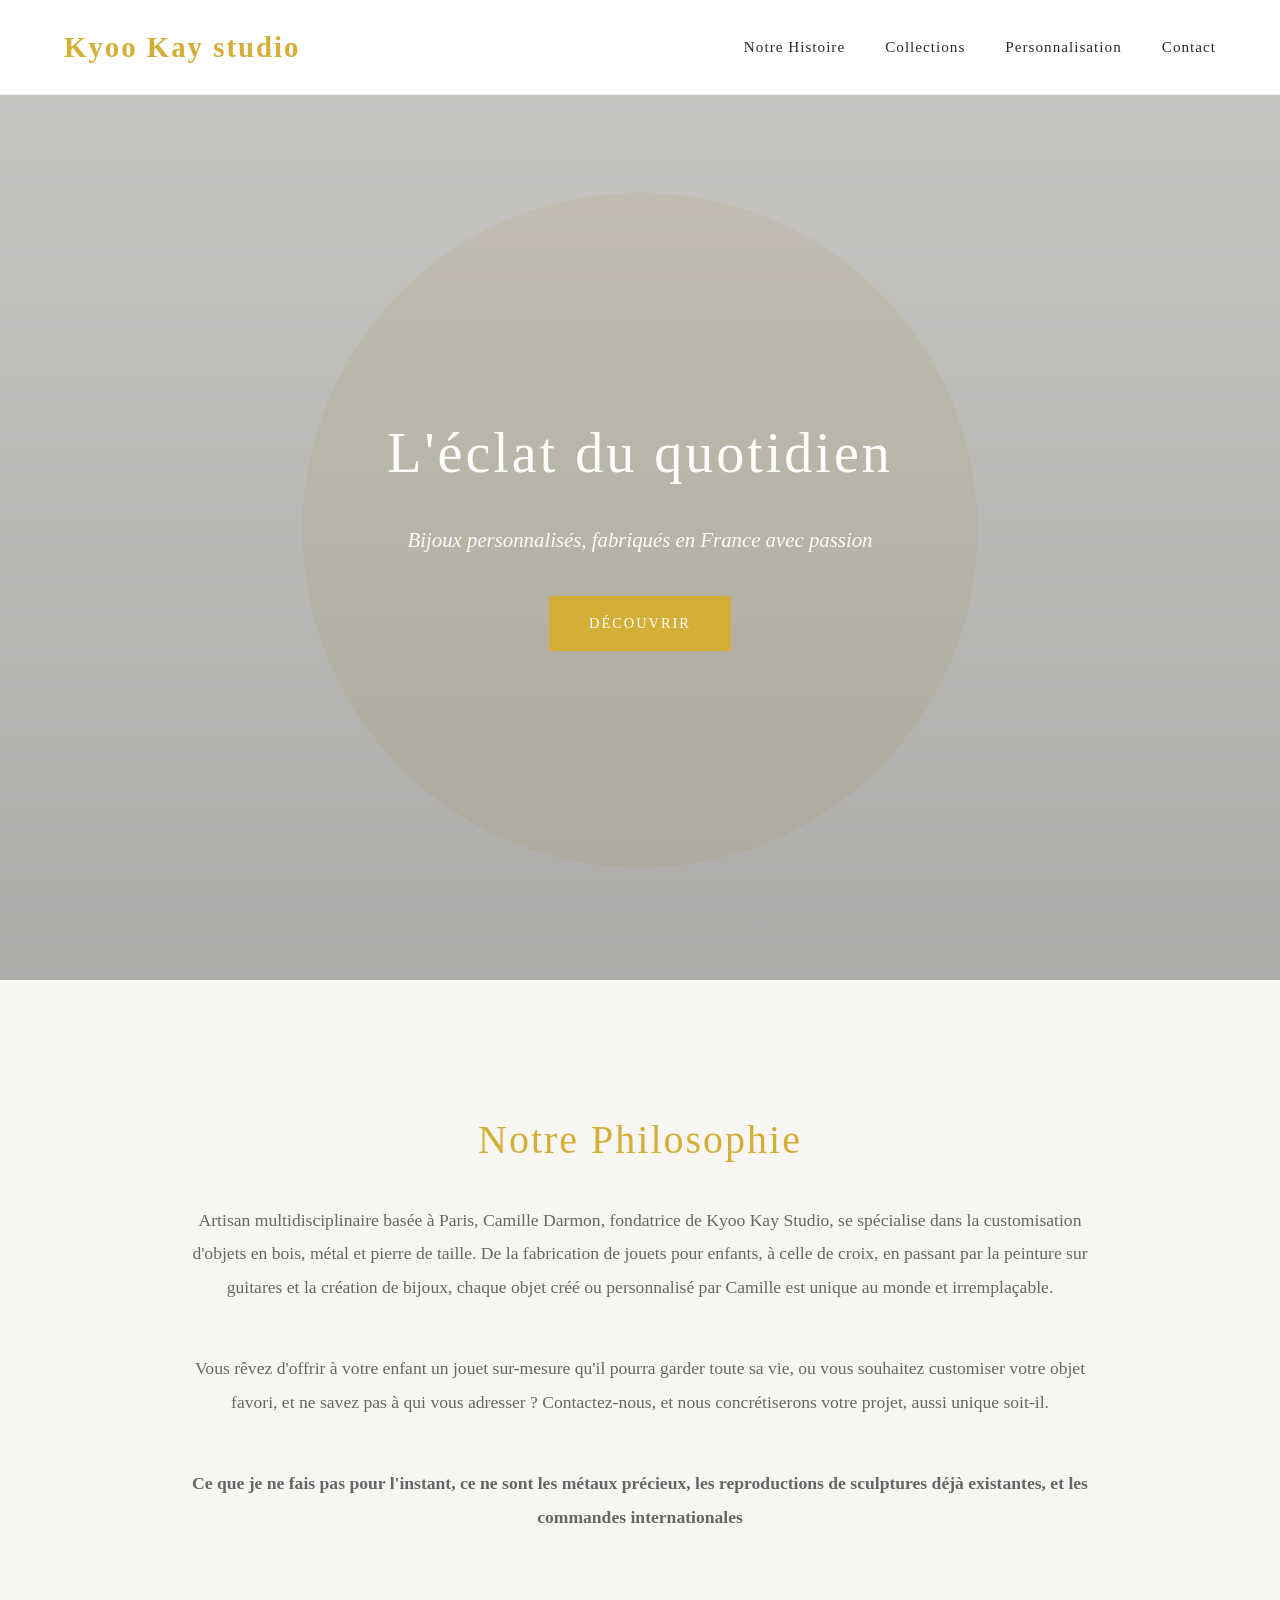
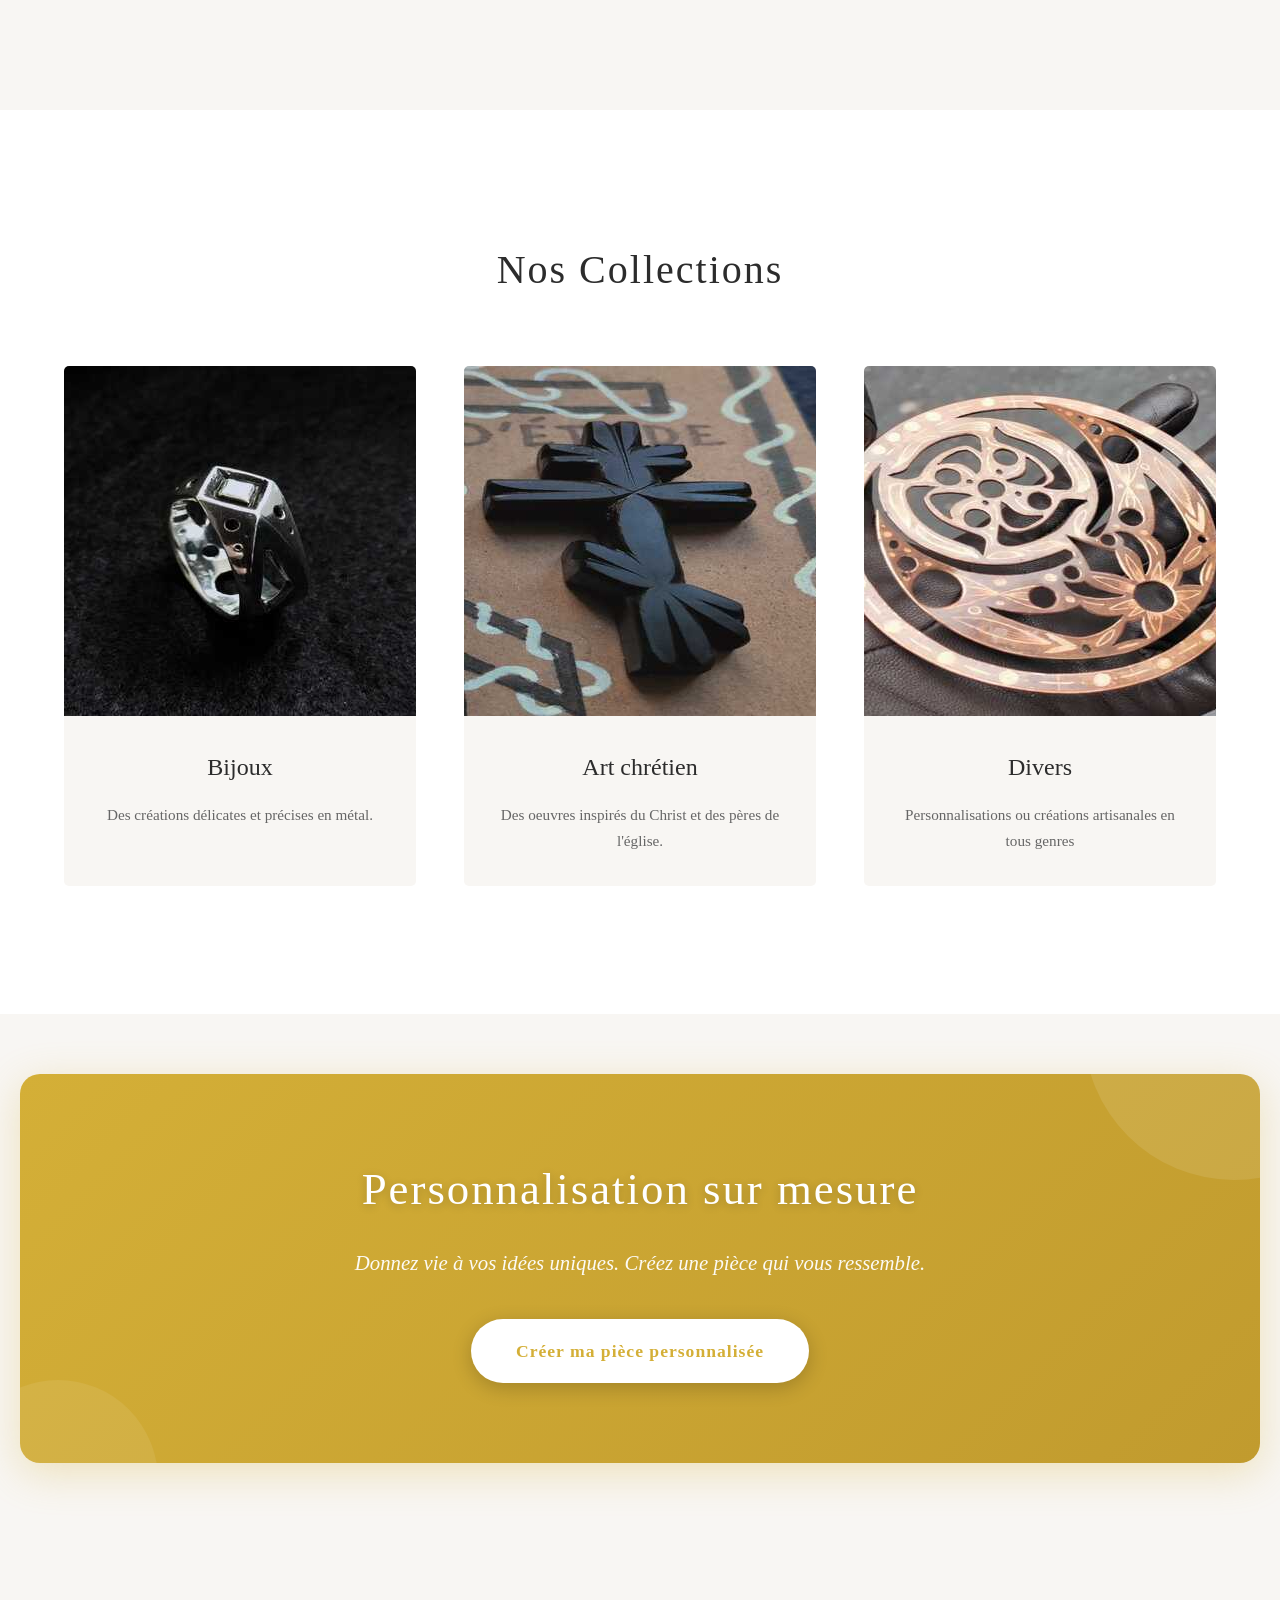
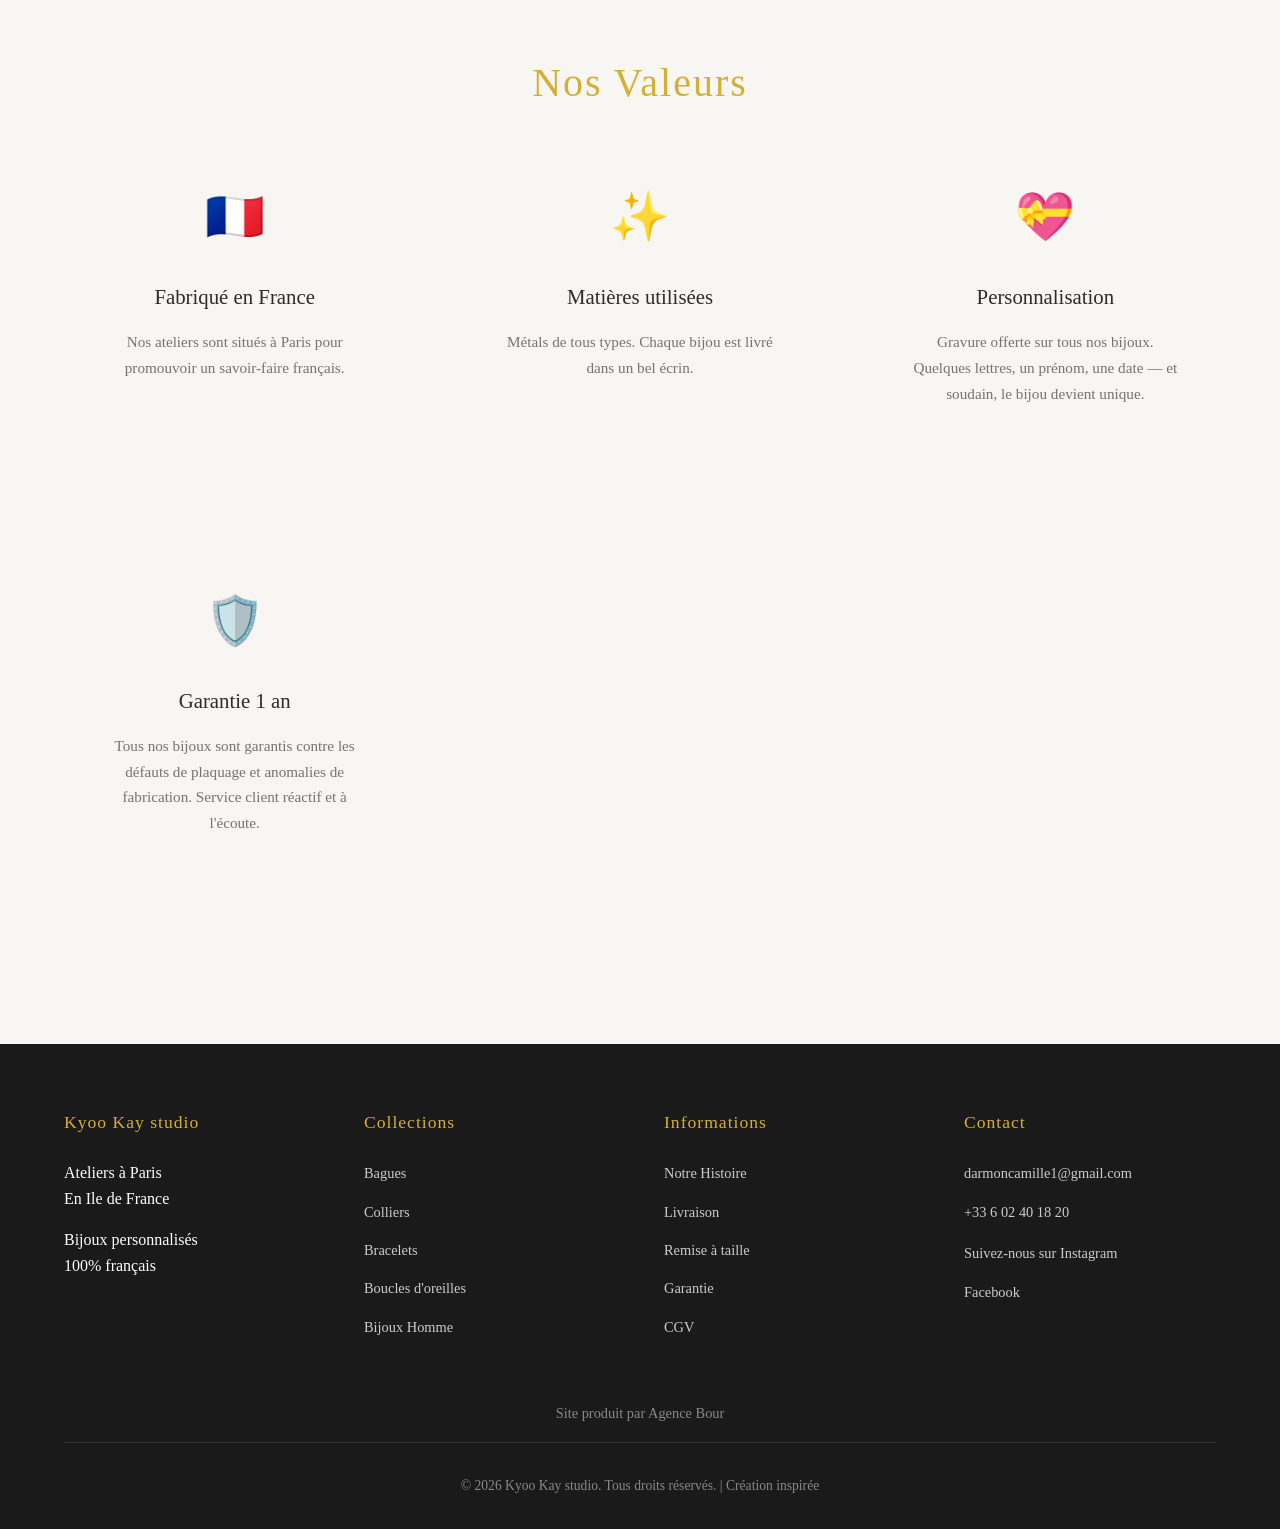
==== index.html @ c502ed3e "Relier le lien Contact au footer (id=contact) et activer défilement fluide; corrige un caractère str" ====
<!DOCTYPE html>
<html lang="fr">
<head>
    <meta charset="UTF-8">
    <meta name="viewport" content="width=device-width, initial-scale=1.0">
    <title>Kyoo Kay studio - Bijoux personnalisés 100% français</title>
    <link rel="stylesheet" href="style.css">
</head>
<body>
    <header>
        <nav>
            <div class="logo">Kyoo Kay studio</div>
            <ul class="nav-links">
                <li><a href="#about">Notre Histoire</a></li>
                <li><a href="#collections">Collections</a></li>
                <li><a href="#personnalisation">Personnalisation</a></li>
                <li><a href="#contact">Contact</a></li>
            </ul>
        </nav>
    </header>

    <section class="hero">
        <div class="hero-content">
            <h1>L'éclat du quotidien</h1>
            <p>Bijoux personnalisés, fabriqués en France avec passion</p>
            <a href="#collections" class="cta-button">DÉCOUVRIR</a>
        </div>
    </section>

    <section class="about" id="about">
        <h2>Notre Philosophie</h2>
        <p>Artisan multidisciplinaire basée à Paris, Camille Darmon, fondatrice de Kyoo Kay Studio, se spécialise dans la customisation d'objets en bois, métal et pierre de taille. De la fabrication de jouets pour enfants, à celle de croix, en passant par la peinture sur guitares et la création de bijoux, chaque objet créé ou personnalisé par Camille est unique au monde et irremplaçable.</p>
        <p>Vous rêvez d'offrir à votre enfant un jouet sur-mesure qu'il pourra garder toute sa vie, ou vous souhaitez customiser votre objet favori, et ne savez pas à qui vous adresser ? Contactez-nous, et nous concrétiserons votre projet, aussi unique soit-il.</p>
        <p><strong>Ce que je ne fais pas pour l'instant, ce ne sont les métaux précieux, les reproductions de sculptures déjà existantes, et les commandes internationales</strong></p>
    </section>

  <section class="collections" id="collections">
    <h2>Nos Collections</h2>
    <div class="grid">

<!-- Carte 1 : Bijoux -->
<a href="bijoux.html" class="card">
    <div class="card-image">
        <img src="Bijoux.jpg" alt="Bagues en or">
    </div>
    <div class="card-content">
        <h3>Bijoux</h3>
        <p>Des créations délicates et précises en métal.</p>
    </div>
</a>

<!-- Carte 2 : Art chrétien -->
<a href="art chretient.html" class="card">
    <div class="card-image">
        <img src="Art chrétien.jpg" alt="Colliers personnalisés">
    </div>
    <div class="card-content">
        <h3>Art chrétien</h3>
        <p>Des oeuvres inspirés du Christ et des pères de l'église.</p>
    </div>
</a>

<!-- Carte 3 : Personnalisation -->
<a href="creations diverses.html" class="card">
    <div class="card-image">
        <img src="Personnalisation.jpg" alt="Bracelets élégants">
    </div>
    <div class="card-content">
        <h3>Divers</h3>
        <p>Personnalisations ou créations artisanales en tous genres</p>
    </div>
</a>    </div>
</section>

<section class="personalisation-banner" id="personnalisation">
    <div class="container">
        <div class="personalisation-content">
            <h2>Personnalisation sur mesure</h2>
            <p>Donnez vie à vos idées uniques. Créez une pièce qui vous ressemble.</p>
            <a href="creation-personalisée.html" class="btn-personalisation">Créer ma pièce personnalisée</a>
        </div>
    </div>
</section>

    <section class="about" id="about">
        <h2>Nos Valeurs</h2>
        <div class="values-grid">
            <div class="value-item">
                <div class="icon">🇫🇷</div>
                <h3>Fabriqué en France</h3>
                <p>Nos ateliers sont situés à Paris pour promouvoir un savoir-faire français.</p>
            </div>
            <div class="value-item">
                <div class="icon">✨</div>
                <h3>Matières utilisées</h3>
                <p>Métals de tous types. Chaque bijou est livré dans un bel écrin.</p>
            </div>
            <div class="value-item">
                <div class="icon">💝</div>
                <h3>Personnalisation</h3>
                <p>Gravure offerte sur tous nos bijoux. Quelques lettres, un prénom, une date — et soudain, le bijou devient unique.</p>
            </div>
            <div class="value-item">
                <div class="icon">🛡️</div>
                <h3>Garantie 1 an</h3>
                <p>Tous nos bijoux sont garantis contre les défauts de plaquage et anomalies de fabrication. Service client réactif et à l'écoute.</p>
            </div>
        </div>
    </section>

    <footer id="contact">
    <div class="footer-content">
        <div class="footer-section">
            <h4>Kyoo Kay studio</h4>
            <p>Ateliers à Paris<br>En Ile de France</p>
            <p style="margin-top: 1rem;">Bijoux personnalisés<br>100% français</p>
        </div>
        <div class="footer-section">
            <h4>Collections</h4>
            <ul>
                <li><a href="#">Bagues</a></li>
                <li><a href="#">Colliers</a></li>
                <li><a href="#">Bracelets</a></li>
                <li><a href="#">Boucles d'oreilles</a></li>
                <li><a href="#">Bijoux Homme</a></li>
            </ul>
        </div>
        <div class="footer-section">
            <h4>Informations</h4>
            <ul>
                <li><a href="#">Notre Histoire</a></li>
                <li><a href="#">Livraison</a></li>
                <li><a href="#">Remise à taille</a></li>
                <li><a href="#">Garantie</a></li>
                <li><a href="#">CGV</a></li>
            </ul>
        </div>
        <div class="footer-section">
            <h4>Contact</h4>
            <ul>
                <li><a href="mailto:darmoncamille1@gmail.com">darmoncamille1@gmail.com</a></li>
                <li><a href="tel:+33602401820">+33 6 02 40 18 20</a></li>
                <li style="margin-top: 1rem;"><a href="https://www.instagram.com/kyoo_kay_studio?igsh=MXNzdXk1YzZ2azIwNQ==/" target="_blank">Suivez-nous sur Instagram</a></li>
                <li><a href="https://www.facebook.com/share/1KGaA2yYpN/" target="_blank">Facebook</a></li>
            </ul>
        </div>
    </div>
    
    <!-- Lien Agence Bour centré au-dessus du séparateur -->
    <div style="text-align: center; margin-top: 2rem; margin-bottom: 1rem;">
        <a href="https://agence-bour.com/" target="_blank" style="color: #888; font-size: 0.9rem; text-decoration: none;">Site produit par Agence Bour</a>
    </div>
    
    <div class="footer-bottom">
        <p>&copy; 2026 Kyoo Kay studio. Tous droits réservés. | Création inspirée</p>
    </div>
</footer>

    <script src="script.js"></script>
</body>
</html>
---- style.css ----
/* ===== Reset & Variables ===== */
* {
    margin: 0;
    padding: 0;
    box-sizing: border-box;
}

:root {
    --gold: #D4AF37;
    --dark: #2c2c2c;
    --light: #f8f6f3;
    --grey: #666;
}

body {
    font-family: 'Georgia', serif;
    color: var(--dark);
    line-height: 1.6;
    overflow-x: hidden;
}

/* Smooth scrolling for anchor links */
html {
    scroll-behavior: smooth;
}

/* ===== Header ===== */
header {
    background: white;
    padding: 1.5rem 5%;
    position: fixed;
    width: 100%;
    top: 0;
    z-index: 1000;
    border-bottom: 1px solid #eee;
    transition: all 0.3s ease;
}

nav {
    display: flex;
    justify-content: space-between;
    align-items: center;
    max-width: 1400px;
    margin: 0 auto;
}

.logo {
    font-size: 1.8rem;
    font-weight: bold;
    color: var(--gold);
    letter-spacing: 2px;
}

.nav-links {
    display: flex;
    gap: 2.5rem;
    list-style: none;
}

.nav-links a {
    text-decoration: none;
    color: var(--dark);
    font-size: 0.95rem;
    letter-spacing: 1px;
    transition: color 0.3s;
}

.nav-links a:hover {
    color: var(--gold);
}

/* ===== Hero Section ===== */
.hero {
    height: 100vh;
    background: linear-gradient(rgba(0,0,0,0.2), rgba(0,0,0,0.3)), 
                url('data:image/svg+xml,<svg xmlns="http://www.w3.org/2000/svg" viewBox="0 0 1200 800"><rect fill="%23f8f6f3" width="1200" height="800"/><circle cx="600" cy="400" r="300" fill="%23D4AF37" opacity="0.1"/></svg>');
    background-size: cover;
    background-position: center;
    display: flex;
    align-items: center;
    justify-content: center;
    text-align: center;
    margin-top: 80px;
}

.hero-content {
    color: white;
    max-width: 800px;
    padding: 0 20px;
    animation: fadeInUp 1s ease;
}

.hero h1 {
    font-size: 3.5rem;
    margin-bottom: 1.5rem;
    font-weight: 300;
    letter-spacing: 3px;
}

.hero p {
    font-size: 1.3rem;
    margin-bottom: 2.5rem;
    font-style: italic;
    opacity: 0.95;
}

.cta-button {
    display: inline-block;
    padding: 1rem 2.5rem;
    background: var(--gold);
    color: white;
    text-decoration: none;
    border-radius: 2px;
    transition: all 0.3s;
    letter-spacing: 2px;
    font-size: 0.9rem;
}

.cta-button:hover {
    background: #c19b2e;
    transform: translateY(-2px);
    box-shadow: 0 10px 25px rgba(212, 175, 55, 0.3);
}

/* ===== About Section ===== */
.about {
    padding: 8rem 5%;
    background: var(--light);
    text-align: center;
}

.about h2 {
    font-size: 2.5rem;
    margin-bottom: 2rem;
    color: var(--gold);
    font-weight: 300;
    letter-spacing: 2px;
}

.about p {
    max-width: 900px;
    margin: 0 auto 3rem;
    font-size: 1.1rem;
    line-height: 1.9;
    color: var(--grey);
}

/* ===== Collections Grid ===== */
.collections {
    padding: 8rem 5%;
    background: white;
}

.collections h2 {
    text-align: center;
    font-size: 2.5rem;
    margin-bottom: 4rem;
    color: var(--dark);
    font-weight: 300;
    letter-spacing: 2px;
}

.grid {
    display: grid;
    grid-template-columns: repeat(auto-fit, minmax(300px, 1fr));
    gap: 3rem;
    max-width: 1400px;
    margin: 0 auto;
}

.card {
    background: var(--light);
    border-radius: 5px;
    overflow: hidden;
    transition: transform 0.3s, box-shadow 0.3s;
    cursor: pointer;
    text-decoration: none;
}

.card:hover {
    transform: translateY(-10px);
    box-shadow: 0 15px 40px rgba(0,0,0,0.1);
}

.card-image {
    width: 100%;
    height: 350px;
    background: linear-gradient(135deg, #D4AF37 0%, #c19b2e 100%);
    display: flex;
    align-items: center;
    justify-content: center;
    font-size: 4rem;
    color: white;
}

.card-image img {
    width: 100%;
    height: 100%;
    object-fit: cover;
}

.card-content {
    padding: 2rem;
    text-align: center;
}

.card h3 {
    font-size: 1.5rem;
    margin-bottom: 1rem;
    color: var(--dark);
    font-weight: 400;
}

.card p {
    color: var(--grey);
    font-size: 0.95rem;
    line-height: 1.7;
}

/* ===== Section Personnalisation Banner ===== */
.personalisation-banner {
    background: linear-gradient(135deg, #D4AF37 0%, #c19b2e 100%);
    padding: 80px 5%;
    margin: 60px 20px;
    border-radius: 20px;
    text-align: center;
    box-shadow: 0 10px 40px rgba(212, 175, 55, 0.3);
    position: relative;
    overflow: hidden;
}

.personalisation-banner::before {
    content: '';
    position: absolute;
    top: -50%;
    right: -10%;
    width: 300px;
    height: 300px;
    background: rgba(255, 255, 255, 0.1);
    border-radius: 50%;
    animation: float 6s ease-in-out infinite;
}

.personalisation-banner::after {
    content: '';
    position: absolute;
    bottom: -30%;
    left: -5%;
    width: 200px;
    height: 200px;
    background: rgba(255, 255, 255, 0.08);
    border-radius: 50%;
    animation: float 8s ease-in-out infinite reverse;
}

@keyframes float {
    0%, 100% { transform: translate(0, 0); }
    50% { transform: translate(20px, 20px); }
}

.personalisation-content {
    position: relative;
    z-index: 1;
    max-width: 800px;
    margin: 0 auto;
}

.personalisation-content h2 {
    font-size: 2.8rem;
    color: white;
    margin-bottom: 20px;
    font-weight: 300;
    letter-spacing: 2px;
    text-shadow: 0 2px 10px rgba(0, 0, 0, 0.2);
}

.personalisation-content p {
    font-size: 1.3rem;
    color: rgba(255, 255, 255, 0.95);
    margin-bottom: 40px;
    font-style: italic;
}

.btn-personalisation {
    display: inline-block;
    padding: 18px 45px;
    background: white;
    color: #D4AF37;
    text-decoration: none;
    border-radius: 50px;
    font-weight: 600;
    font-size: 1.1rem;
    letter-spacing: 1px;
    transition: all 0.3s ease;
    box-shadow: 0 5px 20px rgba(0, 0, 0, 0.2);
}

.btn-personalisation:hover {
    background: var(--dark);
    color: white;
    transform: translateY(-5px);
    box-shadow: 0 10px 30px rgba(0, 0, 0, 0.3);
}

/* Responsive */
@media (max-width: 768px) {
    .personalisation-banner {
        padding: 60px 20px;
        margin: 40px 10px;
    }

    .personalisation-content h2 {
        font-size: 2rem;
    }

    .personalisation-content p {
        font-size: 1.1rem;
    }

    .btn-personalisation {
        padding: 15px 35px;
        font-size: 1rem;
    }
}

/* Bijoux */

/* ===== Reset & Variables ===== */
* {
    margin: 0;
    padding: 0;
    box-sizing: border-box;
}

:root {
    --gold: #D4AF37;
    --dark: #2c2c2c;
    --light: #f8f6f3;
    --grey: #666;
}

body {
    font-family: 'Georgia', serif;
    background: var(--light);
    color: var(--dark);
    line-height: 1.6;
}

/* ===== Header ===== */
.vitrine-header {
    text-align: center;
    padding: 60px 20px;
    background: linear-gradient(135deg, #D4AF37 0%, #c19b2e 100%);
    color: white;
}

.vitrine-header h1 {
    font-size: 3rem;
    font-weight: 300;
    letter-spacing: 3px;
    margin-bottom: 10px;
}

.vitrine-header p {
    font-size: 1.2rem;
    font-style: italic;
    opacity: 0.95;
}

/* ===== Section Collection ===== */
.collection-section {
    padding: 60px 5%;
    background: white;
    margin: 40px 0;
}

.collection-section h2 {
    font-size: 2.5rem;
    color: var(--gold);
    text-align: center;
    margin-bottom: 40px;
    font-weight: 300;
    letter-spacing: 2px;
}

/* ===== Carousel Container ===== */
.carousel-container {
    position: relative;
    max-width: 1400px;
    margin: 0 auto;
    padding: 0 60px;
}

.carousel {
    display: flex;
    gap: 30px;
    overflow-x: auto;
    scroll-behavior: smooth;
    padding: 20px 0;
    scrollbar-width: none; /* Firefox */
    -ms-overflow-style: none; /* IE/Edge */
}

.carousel::-webkit-scrollbar {
    display: none; /* Chrome, Safari */
}

/* ===== Carousel Item ===== */
.carousel-item {
    min-width: 300px;
    flex-shrink: 0;
    background: var(--light);
    border-radius: 10px;
    overflow: hidden;
    box-shadow: 0 5px 20px rgba(0, 0, 0, 0.1);
    transition: transform 0.3s, box-shadow 0.3s;
    cursor: pointer;
}

.carousel-item:hover {
    transform: translateY(-10px);
    box-shadow: 0 10px 30px rgba(212, 175, 55, 0.3);
}

.carousel-item img {
    width: 100%;
    height: 300px;
    object-fit: cover;
    display: block;
}

.carousel-item p {
    padding: 20px;
    text-align: center;
    font-size: 1.1rem;
    color: var(--dark);
    font-weight: 500;
}

/* ===== Boutons Navigation ===== */
.carousel-btn {
    position: absolute;
    top: 50%;
    transform: translateY(-50%);
    background: var(--gold);
    color: white;
    border: none;
    width: 50px;
    height: 50px;
    border-radius: 50%;
    font-size: 1.5rem;
    cursor: pointer;
    transition: all 0.3s;
    box-shadow: 0 4px 15px rgba(0, 0, 0, 0.2);
    z-index: 10;
}

.carousel-btn:hover {
    background: #c19b2e;
    transform: translateY(-50%) scale(1.1);
    box-shadow: 0 6px 20px rgba(212, 175, 55, 0.4);
}

.carousel-btn.prev {
    left: 0;
}

.carousel-btn.next {
    right: 0;
}

/* ===== Responsive ===== */
@media (max-width: 768px) {
    .vitrine-header h1 {
        font-size: 2rem;
    }

    .collection-section h2 {
        font-size: 2rem;
    }

    .carousel-container {
        padding: 0 50px;
    }

    .carousel-item {
        min-width: 250px;
    }

    .carousel-item img {
        height: 250px;
    }

    .carousel-btn {
        width: 40px;
        height: 40px;
        font-size: 1.2rem;
    }
}

@media (max-width: 480px) {
    .vitrine-header h1 {
        font-size: 1.8rem;
    }

    .collection-section {
        padding: 40px 3%;
    }

    .carousel-container {
        padding: 0 45px;
    }

    .carousel-item {
        min-width: 220px;
    }

    .carousel-item img {
        height: 220px;
    }

    .carousel-btn {
        width: 35px;
        height: 35px;
        font-size: 1rem;
    }
}

/* Bijoux */


/* 26262626 */


/* ===== Formulaire Personnalisation ===== */
.form-personnalisation {
    background: rgba(255, 255, 255, 0.95);
    padding: 40px;
    border-radius: 15px;
    max-width: 800px;
    margin: 40px auto 0;
    box-shadow: 0 10px 40px rgba(0, 0, 0, 0.2);
}

.form-row {
    display: grid;
    grid-template-columns: 1fr 1fr;
    gap: 20px;
    margin-bottom: 20px;
}

.form-group {
    display: flex;
    flex-direction: column;
}

.form-group.full-width {
    width: 100%;
    margin-bottom: 20px;
}

.form-group label {
    color: var(--dark);
    font-weight: 600;
    margin-bottom: 8px;
    font-size: 0.95rem;
}

.form-group input,
.form-group select,
.form-group textarea {
    padding: 12px 15px;
    border: 2px solid #ddd;
    border-radius: 8px;
    font-size: 1rem;
    font-family: 'Georgia', serif;
    transition: all 0.3s;
    background: white;
}

.form-group input:focus,
.form-group select:focus,
.form-group textarea:focus {
    outline: none;
    border-color: var(--gold);
    box-shadow: 0 0 0 3px rgba(212, 175, 55, 0.1);
}

.form-group textarea {
    resize: vertical;
    min-height: 120px;
}

.form-group select {
    cursor: pointer;
    appearance: none;
    background-image: url("data:image/svg+xml,%3Csvg xmlns='http://www.w3.org/2000/svg' width='12' height='12' viewBox='0 0 12 12'%3E%3Cpath fill='%23333' d='M6 9L1 4h10z'/%3E%3C/svg%3E");
    background-repeat: no-repeat;
    background-position: right 15px center;
    padding-right: 40px;
}

.btn-submit {
    width: 100%;
    padding: 16px 40px;
    background: linear-gradient(135deg, var(--gold) 0%, #c19b2e 100%);
    color: white;
    border: none;
    border-radius: 50px;
    font-size: 1.1rem;
    font-weight: 600;
    letter-spacing: 1px;
    cursor: pointer;
    transition: all 0.3s;
    box-shadow: 0 5px 20px rgba(212, 175, 55, 0.3);
    margin-top: 10px;
}

.btn-submit:hover {
    background: linear-gradient(135deg, #c19b2e 0%, var(--gold) 100%);
    transform: translateY(-3px);
    box-shadow: 0 8px 25px rgba(212, 175, 55, 0.4);
}

.btn-submit:active {
    transform: translateY(-1px);
}

#form-message {
    padding: 15px;
    border-radius: 8px;
    margin-bottom: 20px;
    text-align: center;
    font-weight: 600;
}

#form-message.success {
    background: #d4edda;
    color: #155724;
    border: 1px solid #c3e6cb;
}

#form-message.error {
    background: #f8d7da;
    color: #721c24;
    border: 1px solid #f5c6cb;
}

/* Responsive */
@media (max-width: 768px) {
    .form-personnalisation {
        padding: 25px 20px;
    }

    .form-row {
        grid-template-columns: 1fr;
        gap: 15px;
    }

    .btn-submit {
        padding: 14px 30px;
        font-size: 1rem;
    }
}

@media (max-width: 480px) {
    .form-personnalisation {
        padding: 20px 15px;
    }
}


/* 26262626 */


/* ===== Values Section ===== */
.values {
    padding: 8rem 5%;
    background: var(--dark);
    color: white;
    text-align: center;
}

.values h2 {
    font-size: 2.5rem;
    margin-bottom: 4rem;
    color: var(--gold);
    font-weight: 300;
    letter-spacing: 2px;
}

.values-grid {
    display: grid;
    grid-template-columns: repeat(auto-fit, minmax(250px, 1fr));
    gap: 4rem;
    max-width: 1200px;
    margin: 0 auto;
}

.value-item {
    padding: 2rem;
}

.value-item .icon {
    font-size: 3rem;
    margin-bottom: 1.5rem;
    color: var(--gold);
}

.value-item h3 {
    font-size: 1.3rem;
    margin-bottom: 1rem;
    font-weight: 400;
}

.value-item p {
    font-size: 0.95rem;
    opacity: 0.9;
    line-height: 1.7;
}

/* ===== Footer ===== */
footer {
    background: #1a1a1a;
    color: white;
    padding: 4rem 5% 2rem;
}

.footer-content {
    display: grid;
    grid-template-columns: repeat(auto-fit, minmax(250px, 1fr));
    gap: 3rem;
    max-width: 1400px;
    margin: 0 auto 3rem;
}

.footer-section h4 {
    color: var(--gold);
    margin-bottom: 1.5rem;
    font-size: 1.1rem;
    font-weight: 400;
    letter-spacing: 1px;
}

.footer-section ul {
    list-style: none;
}

.footer-section li {
    margin-bottom: 0.8rem;
}

.footer-section a {
    color: #ccc;
    text-decoration: none;
    font-size: 0.9rem;
    transition: color 0.3s;
}

.footer-section a:hover {
    color: var(--gold);
}

.footer-bottom {
    text-align: center;
    padding-top: 2rem;
    border-top: 1px solid #333;
    color: #888;
    font-size: 0.85rem;
}

/* ===== Animations ===== */
@keyframes fadeInUp {
    from {
        opacity: 0;
        transform: translateY(30px);
    }
    to {
        opacity: 1;
        transform: translateY(0);
    }
}

/* ===== Responsive ===== */
@media (max-width: 768px) {
    .nav-links {
        display: none;
    }

    .hero h1 {
        font-size: 2.2rem;
    }

    .hero p {
        font-size: 1.1rem;
    }

    .about h2, .collections h2, .values h2 {
        font-size: 2rem;
    }

    .grid {
        grid-template-columns: 1fr;
    }

    .values-grid {
        grid-template-columns: 1fr;
        gap: 2rem;
    }
}

@media (max-width: 480px) {
    .logo {
        font-size: 1.5rem;
    }

    .hero h1 {
        font-size: 1.8rem;
    }

    .hero p {
        font-size: 1rem;
    }

    .cta-button {
        padding: 0.8rem 2rem;
        font-size: 0.85rem;
    }

    .about, .collections, .values {
        padding: 4rem 5%;
    }
}
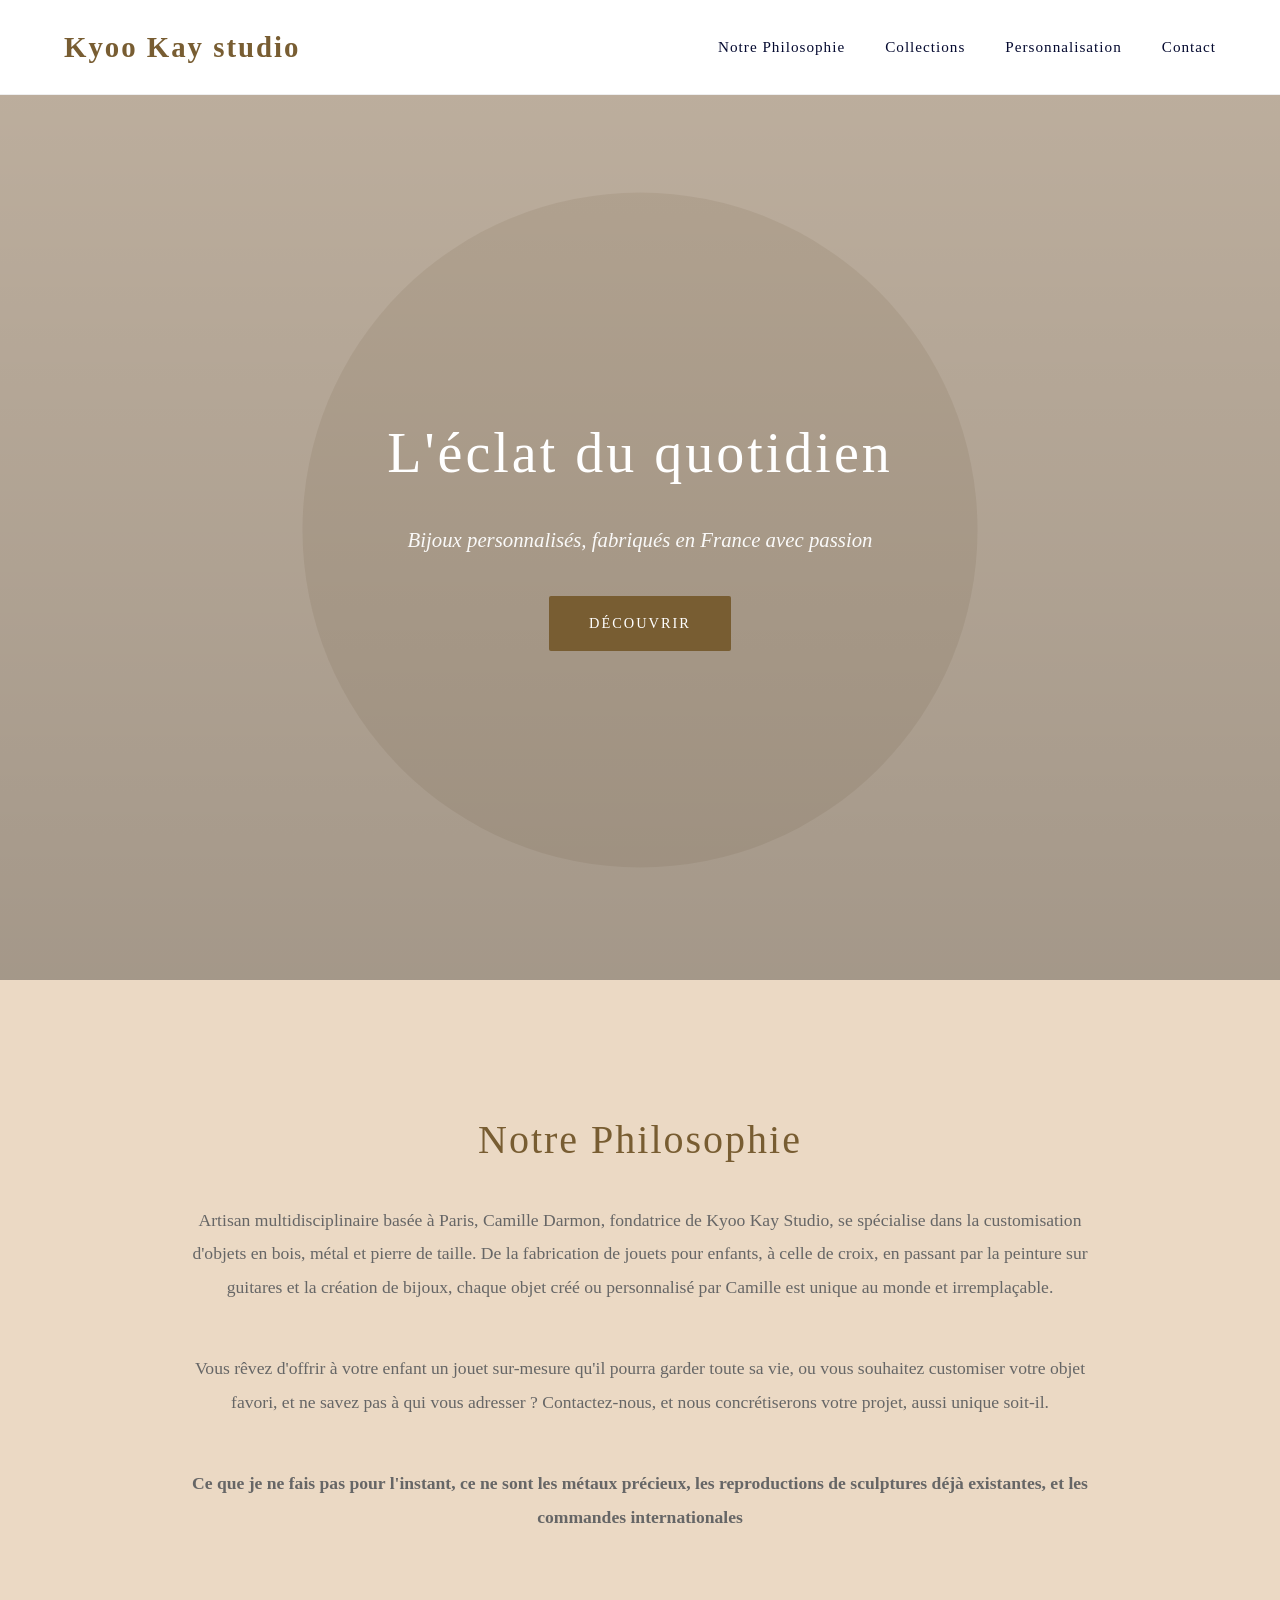
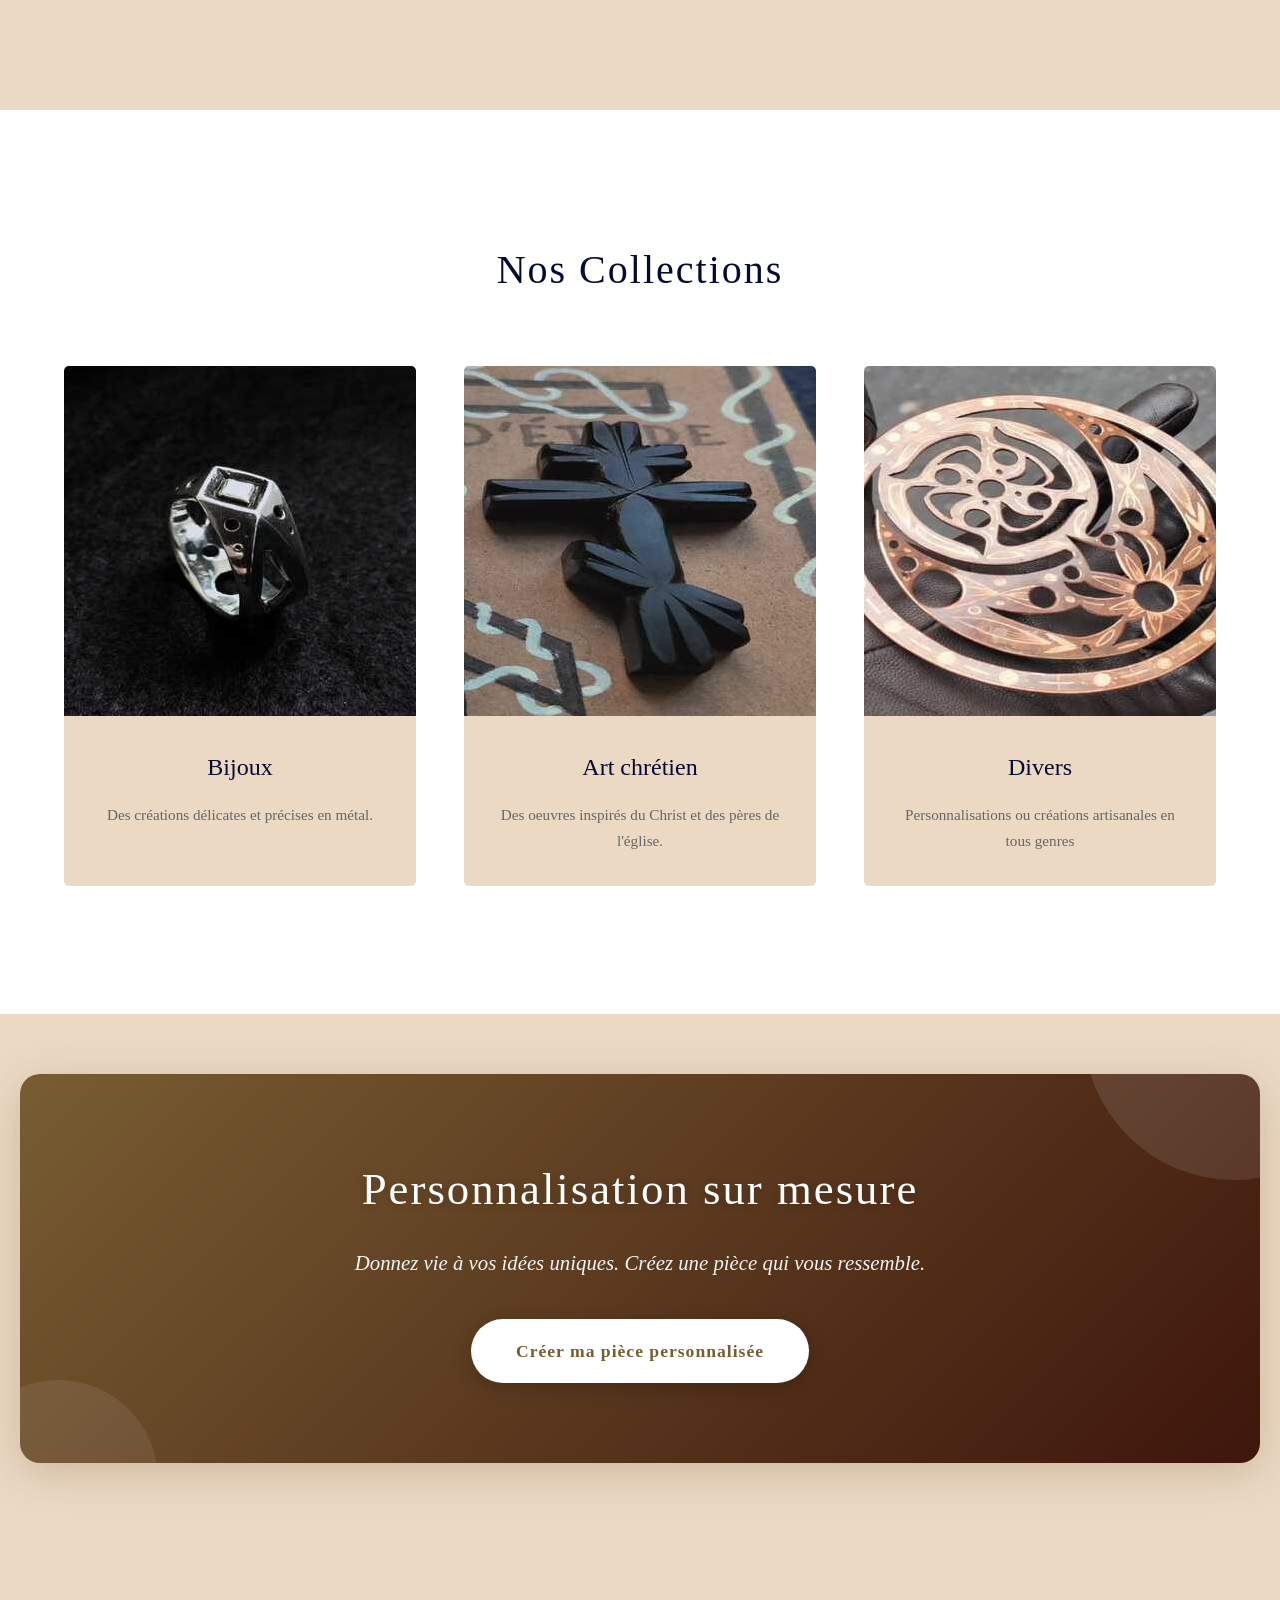
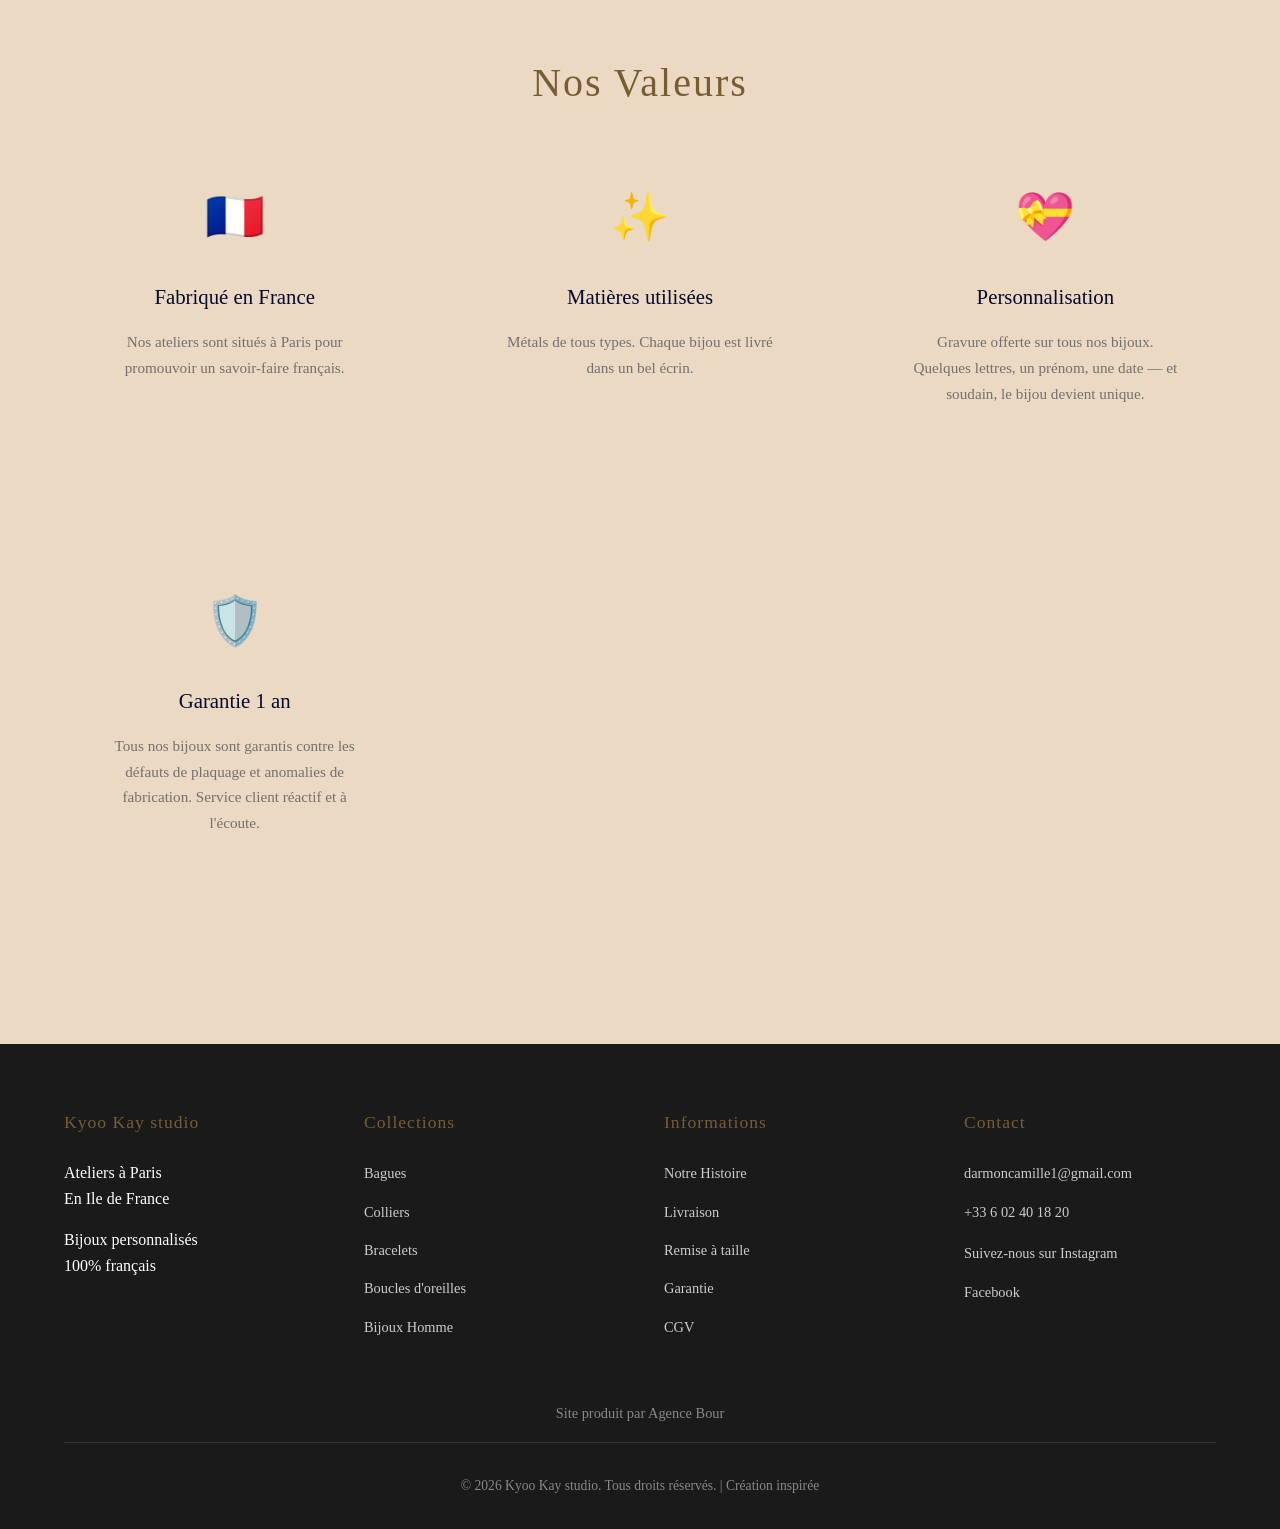
==== commit dcc0036c: "Update navigation link from 'Notre Histoire' to 'Notre Philosophie'" ====
--- a/index.html
+++ b/index.html
@@ -11,7 +11,7 @@
         <nav>
             <div class="logo">Kyoo Kay studio</div>
             <ul class="nav-links">
-                <li><a href="#about">Notre Histoire</a></li>
+                <li><a href="#about">Notre Philosophie</a></li>
                 <li><a href="#collections">Collections</a></li>
                 <li><a href="#personnalisation">Personnalisation</a></li>
                 <li><a href="#contact">Contact</a></li>
--- a/style.css
+++ b/style.css
@@ -6,10 +6,11 @@
 }
 
 :root {
-    --gold: #D4AF37;
-    --dark: #2c2c2c;
-    --light: #f8f6f3;
+    --gold: #785D32; /* palette Gold */
+    --dark: #050A30; /* Off-Navy */
+    --light: #EBD9C4; /* Pale */
     --grey: #666;
+    --accent: #3E160C; /* Rough / deep brown */
 }
 
 body {
@@ -73,7 +74,7 @@
 .hero {
     height: 100vh;
     background: linear-gradient(rgba(0,0,0,0.2), rgba(0,0,0,0.3)), 
-                url('data:image/svg+xml,<svg xmlns="http://www.w3.org/2000/svg" viewBox="0 0 1200 800"><rect fill="%23f8f6f3" width="1200" height="800"/><circle cx="600" cy="400" r="300" fill="%23D4AF37" opacity="0.1"/></svg>');
+                url('data:image/svg+xml,<svg xmlns="http://www.w3.org/2000/svg" viewBox="0 0 1200 800"><rect fill="%23EBD9C4" width="1200" height="800"/><circle cx="600" cy="400" r="300" fill="%23785D32" opacity="0.1"/></svg>');
     background-size: cover;
     background-position: center;
     display: flex;
@@ -117,9 +118,9 @@
 }
 
 .cta-button:hover {
-    background: #c19b2e;
+    background: var(--accent);
     transform: translateY(-2px);
-    box-shadow: 0 10px 25px rgba(212, 175, 55, 0.3);
+    box-shadow: 0 10px 25px rgba(120, 93, 50, 0.25);
 }
 
 /* ===== About Section ===== */
@@ -185,7 +186,7 @@
 .card-image {
     width: 100%;
     height: 350px;
-    background: linear-gradient(135deg, #D4AF37 0%, #c19b2e 100%);
+    background: linear-gradient(135deg, var(--gold) 0%, var(--accent) 100%);
     display: flex;
     align-items: center;
     justify-content: center;
@@ -219,14 +220,15 @@
 
 /* ===== Section Personnalisation Banner ===== */
 .personalisation-banner {
-    background: linear-gradient(135deg, #D4AF37 0%, #c19b2e 100%);
+    background: linear-gradient(135deg, var(--gold) 0%, var(--accent) 100%);
     padding: 80px 5%;
     margin: 60px 20px;
     border-radius: 20px;
     text-align: center;
-    box-shadow: 0 10px 40px rgba(212, 175, 55, 0.3);
+    box-shadow: 0 10px 40px rgba(120, 93, 50, 0.25);
     position: relative;
     overflow: hidden;
+    scroll-margin-top: 100px;
 }
 
 .personalisation-banner::before {
@@ -285,7 +287,7 @@
     display: inline-block;
     padding: 18px 45px;
     background: white;
-    color: #D4AF37;
+    color: var(--gold);
     text-decoration: none;
     border-radius: 50px;
     font-weight: 600;
@@ -333,11 +335,11 @@
 }
 
 :root {
-    --gold: #D4AF37;
-    --dark: #2c2c2c;
-    --light: #f8f6f3;
+    --gold: #785D32; /* palette Gold */
+    --dark: #050A30; /* Off-Navy */
+    --light: #EBD9C4; /* Pale */
     --grey: #666;
-}
+    --accent: #3E160C; /* Rough / deep brown */
 
 body {
     font-family: 'Georgia', serif;
@@ -350,7 +352,7 @@
 .vitrine-header {
     text-align: center;
     padding: 60px 20px;
-    background: linear-gradient(135deg, #D4AF37 0%, #c19b2e 100%);
+    background: linear-gradient(135deg, var(--gold) 0%, var(--accent) 100%);
     color: white;
 }
 
@@ -419,7 +421,7 @@
 
 .carousel-item:hover {
     transform: translateY(-10px);
-    box-shadow: 0 10px 30px rgba(212, 175, 55, 0.3);
+    box-shadow: 0 10px 30px rgba(120, 93, 50, 0.25);
 }
 
 .carousel-item img {
@@ -456,9 +458,9 @@
 }
 
 .carousel-btn:hover {
-    background: #c19b2e;
+    background: var(--accent);
     transform: translateY(-50%) scale(1.1);
-    box-shadow: 0 6px 20px rgba(212, 175, 55, 0.4);
+    box-shadow: 0 6px 20px rgba(120, 93, 50, 0.35);
 }
 
 .carousel-btn.prev {
@@ -583,7 +585,7 @@
 .form-group textarea:focus {
     outline: none;
     border-color: var(--gold);
-    box-shadow: 0 0 0 3px rgba(212, 175, 55, 0.1);
+    box-shadow: 0 0 0 3px rgba(120, 93, 50, 0.08);
 }
 
 .form-group textarea {
@@ -603,7 +605,7 @@
 .btn-submit {
     width: 100%;
     padding: 16px 40px;
-    background: linear-gradient(135deg, var(--gold) 0%, #c19b2e 100%);
+    background: linear-gradient(135deg, var(--gold) 0%, var(--accent) 100%);
     color: white;
     border: none;
     border-radius: 50px;
@@ -612,14 +614,14 @@
     letter-spacing: 1px;
     cursor: pointer;
     transition: all 0.3s;
-    box-shadow: 0 5px 20px rgba(212, 175, 55, 0.3);
+    box-shadow: 0 5px 20px rgba(120, 93, 50, 0.25);
     margin-top: 10px;
 }
 
 .btn-submit:hover {
-    background: linear-gradient(135deg, #c19b2e 0%, var(--gold) 100%);
+    background: linear-gradient(135deg, var(--accent) 0%, var(--gold) 100%);
     transform: translateY(-3px);
-    box-shadow: 0 8px 25px rgba(212, 175, 55, 0.4);
+    box-shadow: 0 8px 25px rgba(120, 93, 50, 0.35);
 }
 
 .btn-submit:active {
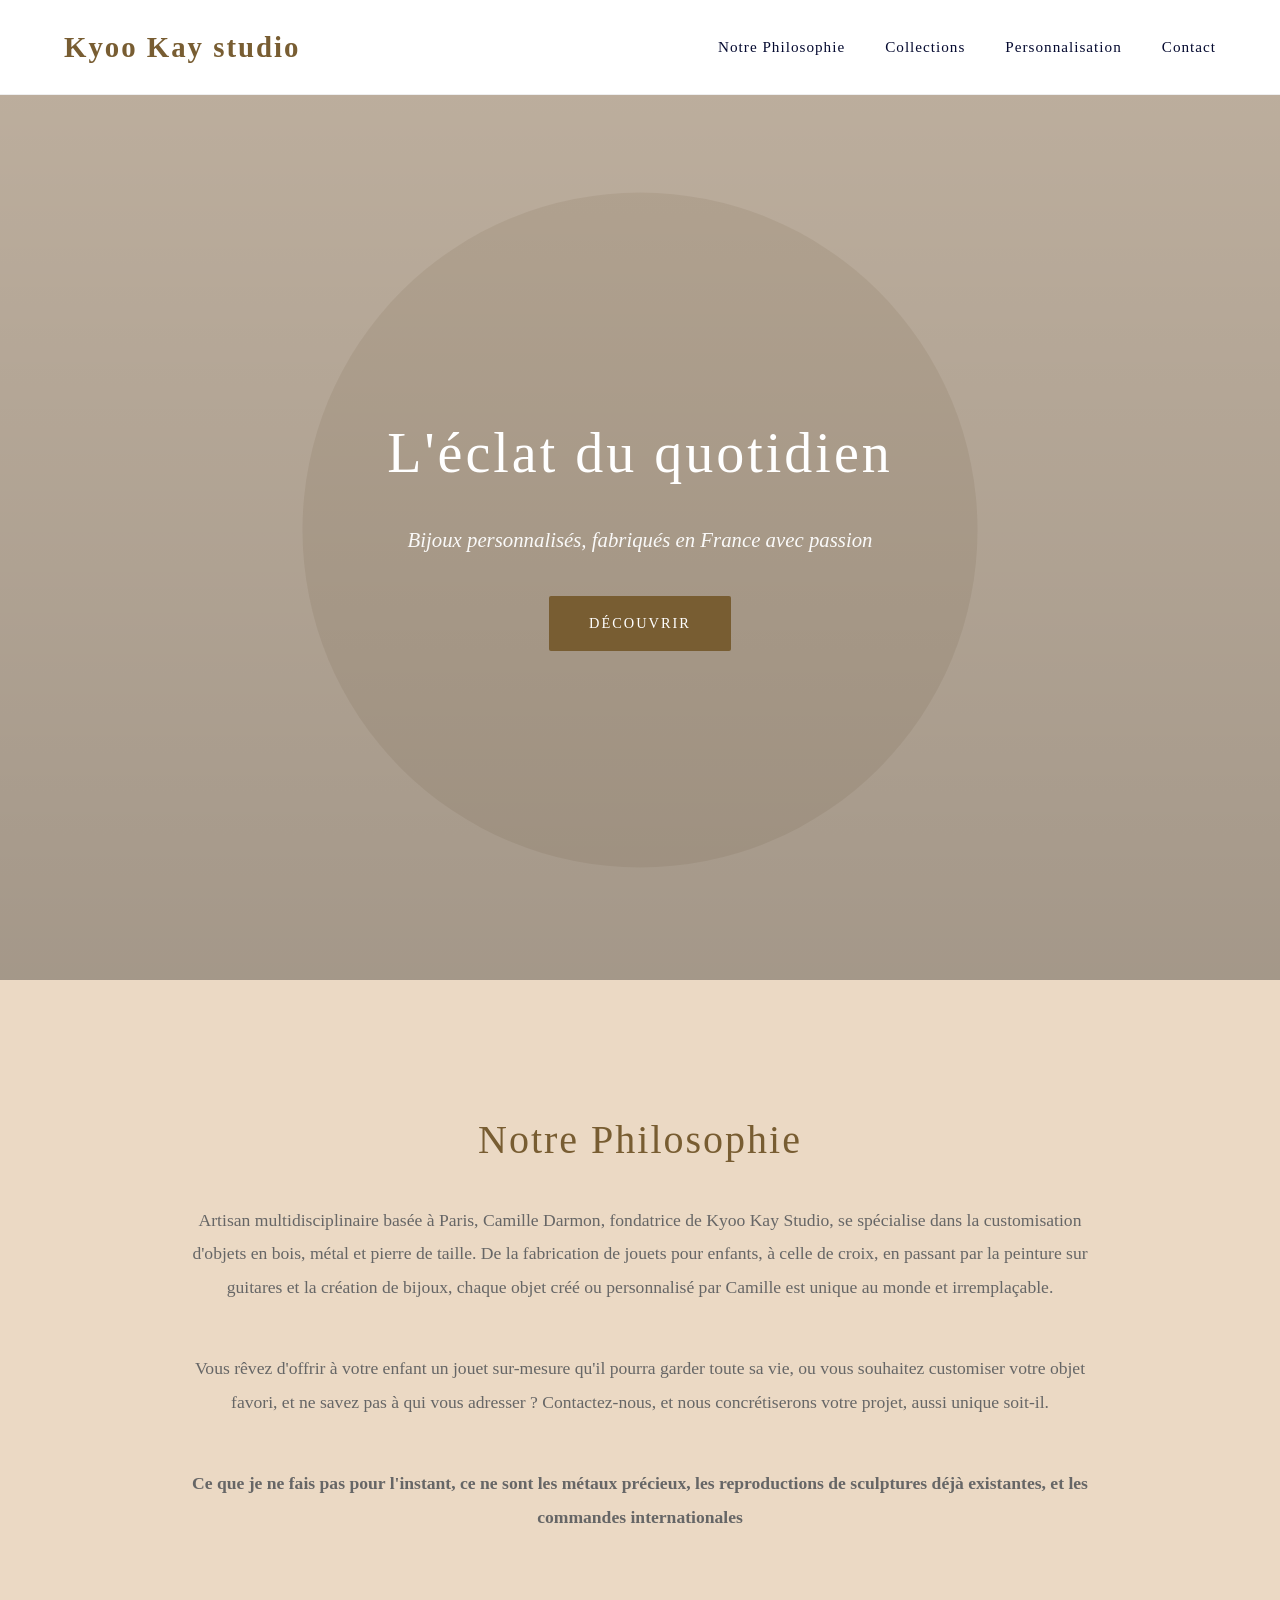
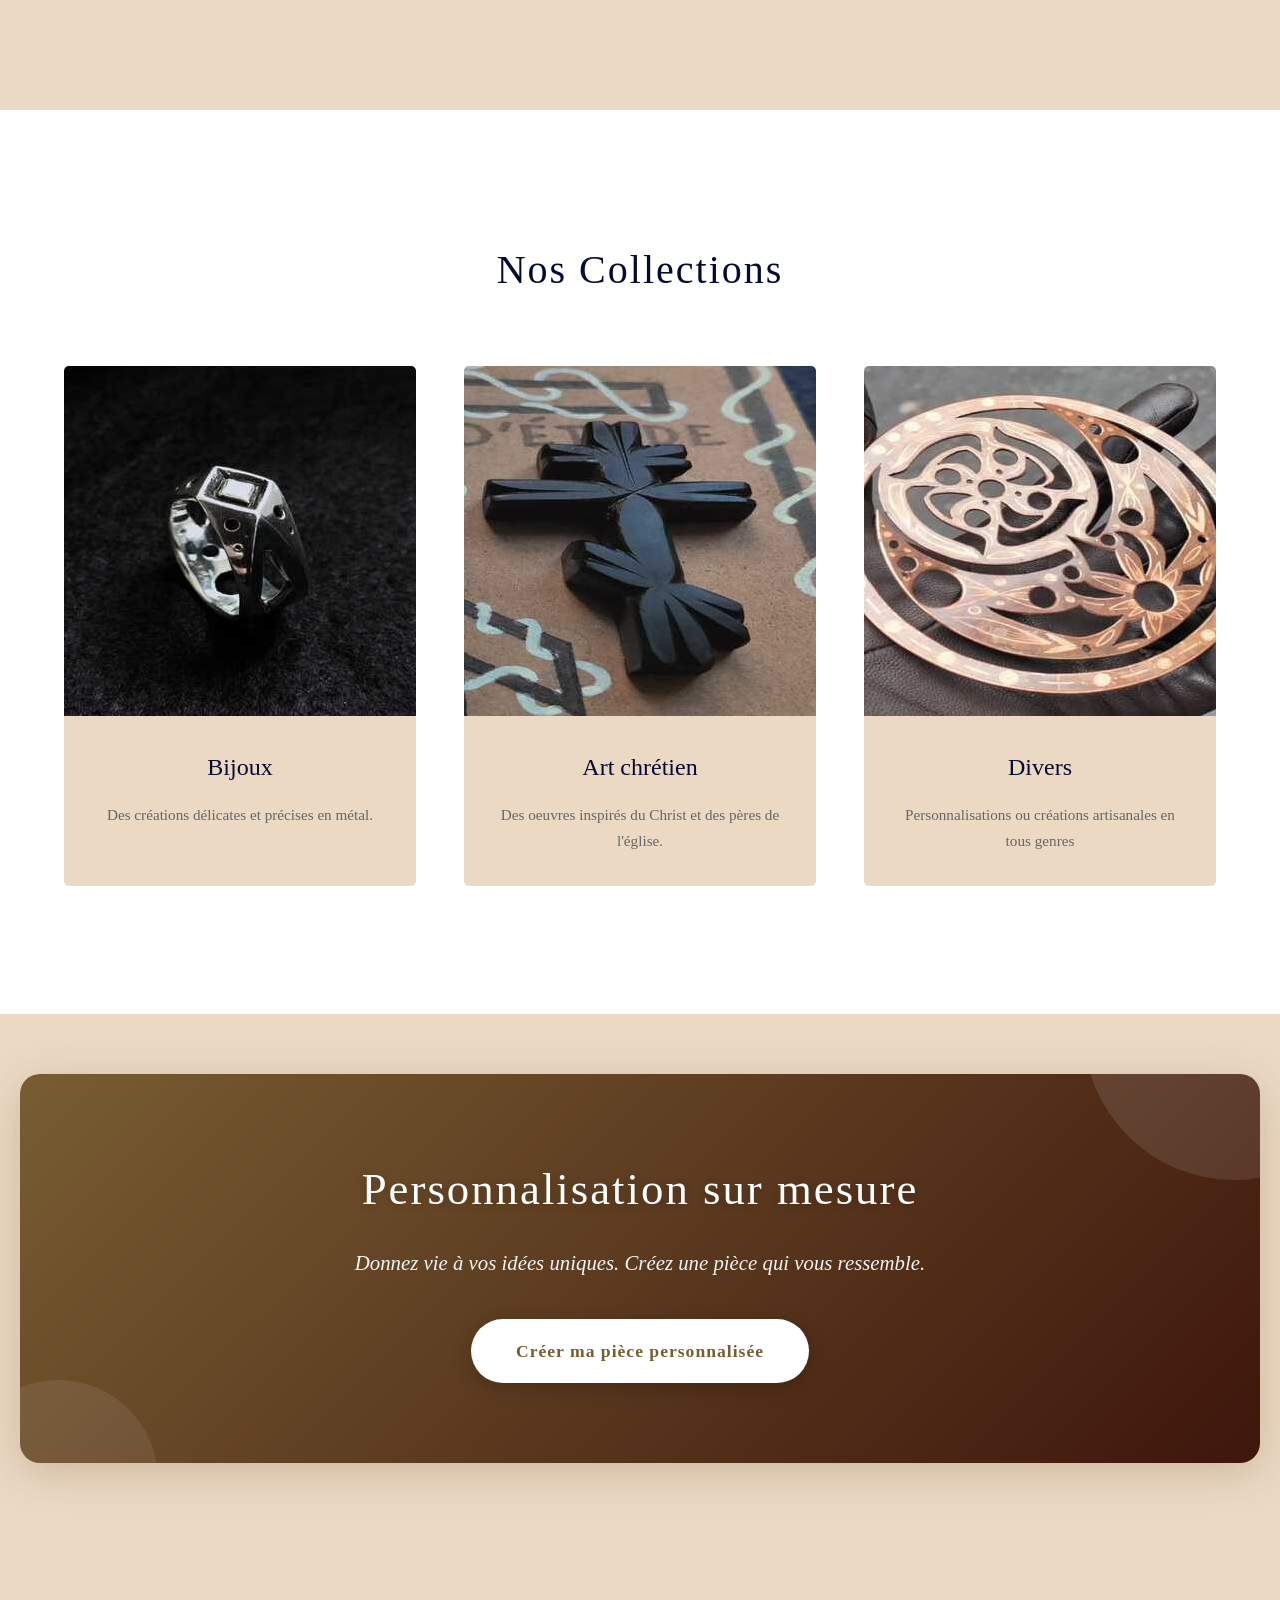
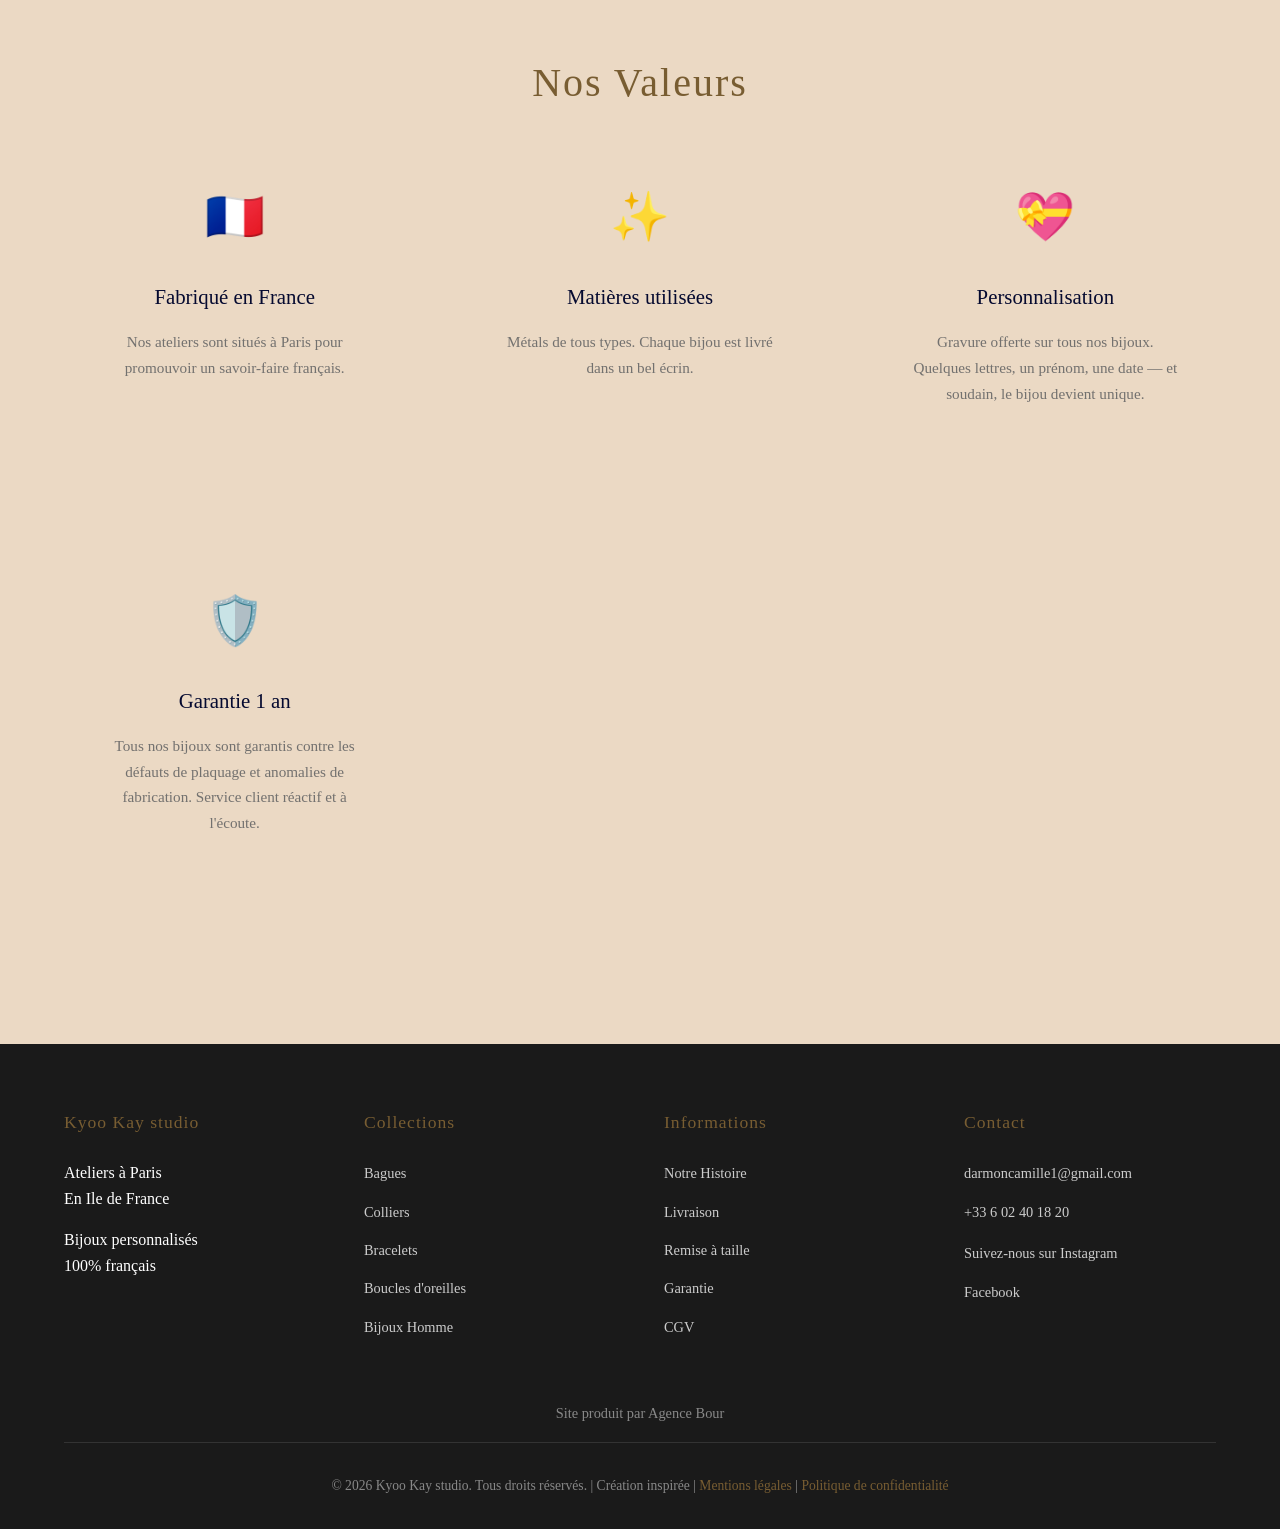
==== commit 55aa2c96: "Ajout pages mentions légales et politique de confidentialité avec liens dans les footers" ====
--- a/index.html
+++ b/index.html
@@ -1,5 +1,5 @@
 <!DOCTYPE html>
-<html lang="fr">
+<html lang="fr" id="top">
 <head>
     <meta charset="UTF-8">
     <meta name="viewport" content="width=device-width, initial-scale=1.0">
@@ -9,7 +9,7 @@
 <body>
     <header>
         <nav>
-            <div class="logo">Kyoo Kay studio</div>
+            <a href="#top" class="logo">Kyoo Kay studio</a>
             <ul class="nav-links">
                 <li><a href="#about">Notre Philosophie</a></li>
                 <li><a href="#collections">Collections</a></li>
@@ -152,7 +152,7 @@
     </div>
     
     <div class="footer-bottom">
-        <p>&copy; 2026 Kyoo Kay studio. Tous droits réservés. | Création inspirée</p>
+        <p>&copy; 2026 Kyoo Kay studio. Tous droits réservés. | Création inspirée | <a href="mentions-legales.html">Mentions légales</a> | <a href="politique-confidentialite.html">Politique de confidentialité</a></p>
     </div>
 </footer>
 
--- a/style.css
+++ b/style.css
@@ -50,6 +50,13 @@
     font-weight: bold;
     color: var(--gold);
     letter-spacing: 2px;
+    text-decoration: none;
+    cursor: pointer;
+    transition: color 0.3s;
+}
+
+.logo:hover {
+    color: var(--accent);
 }
 
 .nav-links {
@@ -771,6 +778,17 @@
     font-size: 0.85rem;
 }
 
+.footer-bottom a {
+    color: var(--gold);
+    text-decoration: none;
+    transition: color 0.3s;
+}
+
+.footer-bottom a:hover {
+    color: #f0e68c;
+    text-decoration: underline;
+}
+
 /* ===== Animations ===== */
 @keyframes fadeInUp {
     from {
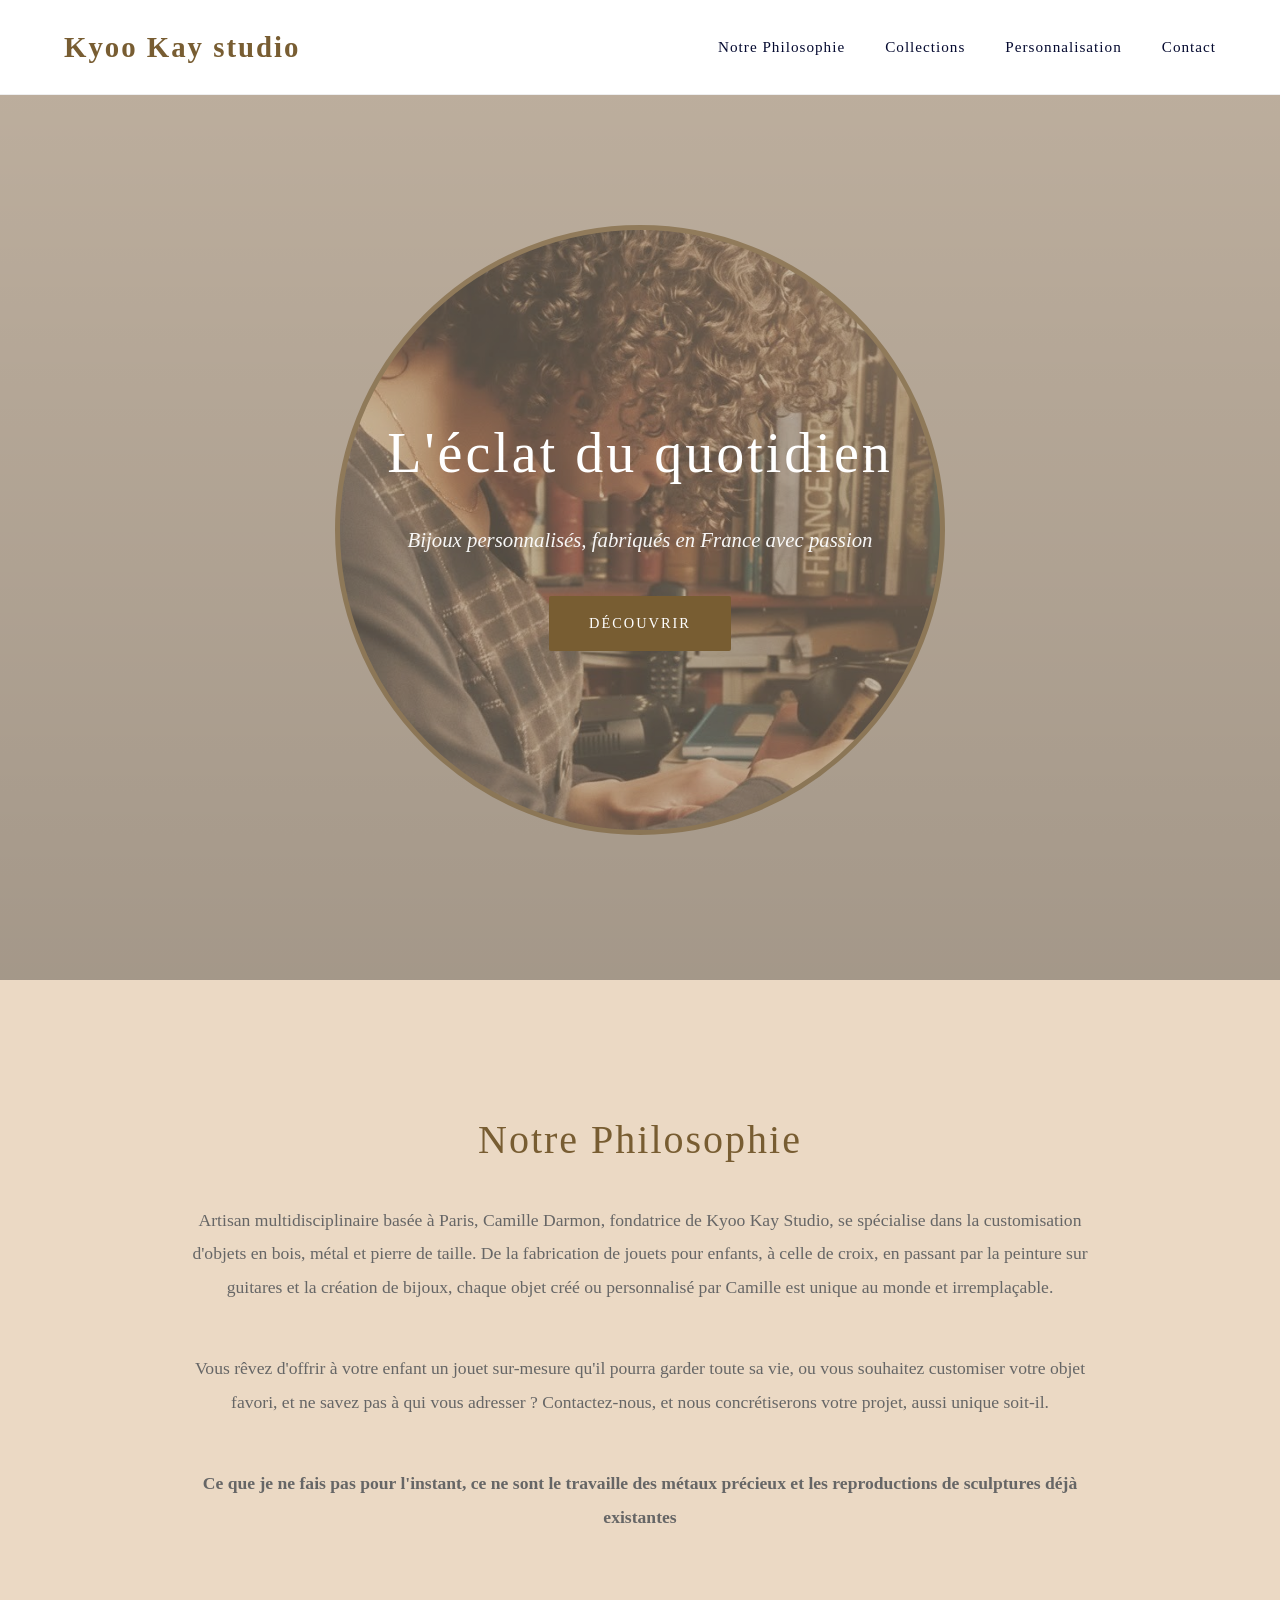
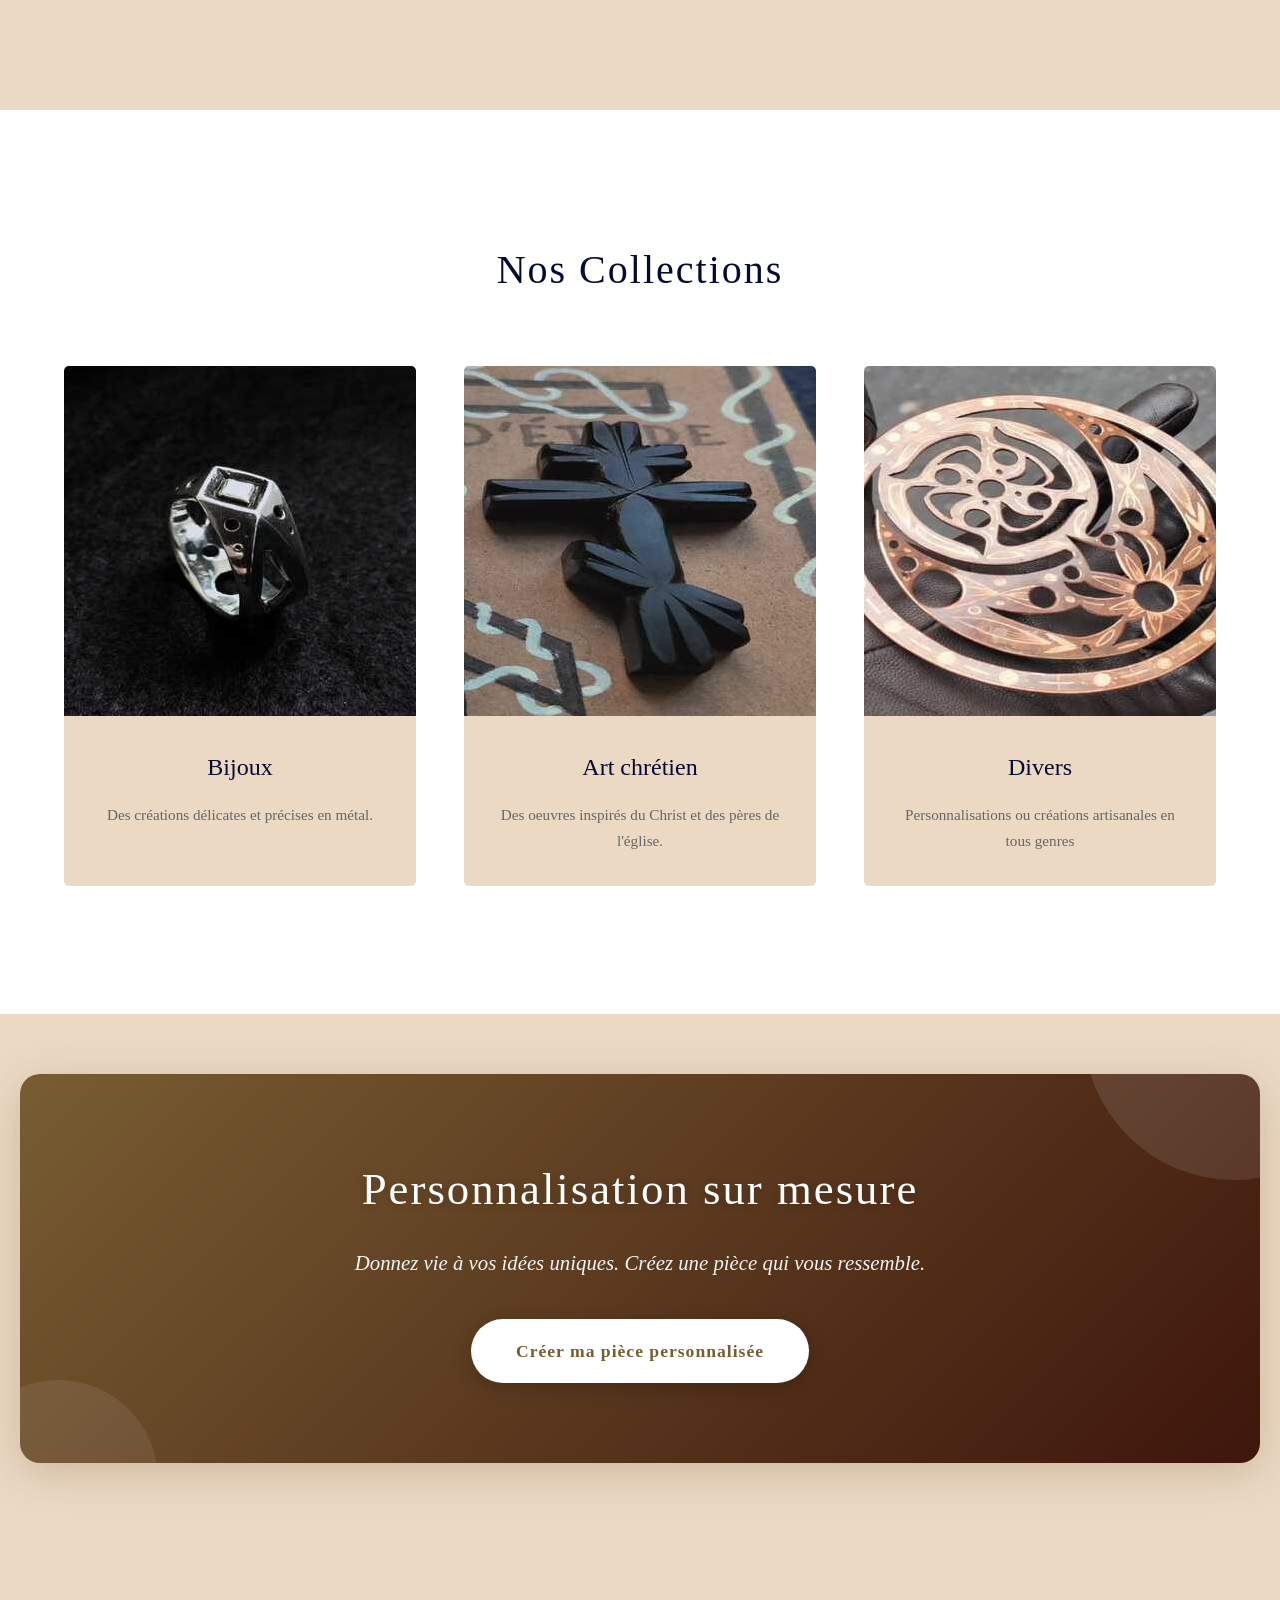
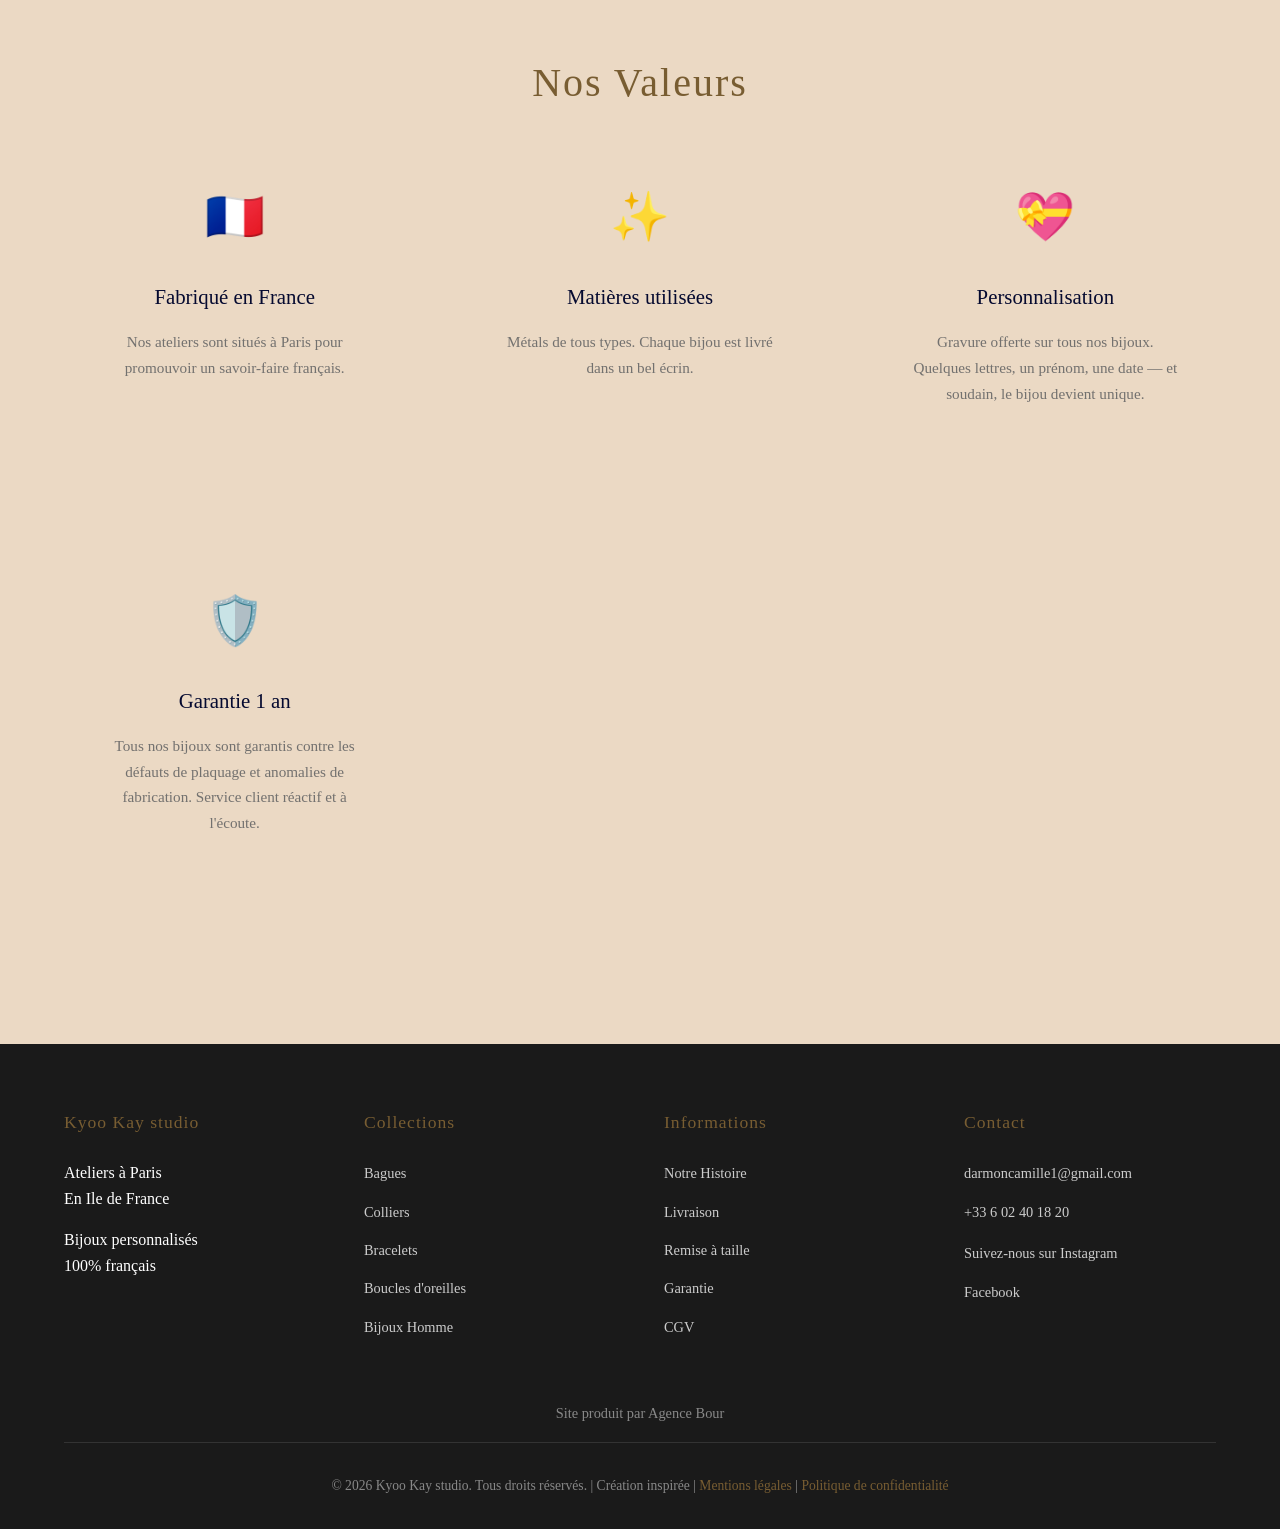
==== commit 4b3bbfdc: "Fix text in about section of index.html" ====
--- a/index.html
+++ b/index.html
@@ -31,7 +31,7 @@
         <h2>Notre Philosophie</h2>
         <p>Artisan multidisciplinaire basée à Paris, Camille Darmon, fondatrice de Kyoo Kay Studio, se spécialise dans la customisation d'objets en bois, métal et pierre de taille. De la fabrication de jouets pour enfants, à celle de croix, en passant par la peinture sur guitares et la création de bijoux, chaque objet créé ou personnalisé par Camille est unique au monde et irremplaçable.</p>
         <p>Vous rêvez d'offrir à votre enfant un jouet sur-mesure qu'il pourra garder toute sa vie, ou vous souhaitez customiser votre objet favori, et ne savez pas à qui vous adresser ? Contactez-nous, et nous concrétiserons votre projet, aussi unique soit-il.</p>
-        <p><strong>Ce que je ne fais pas pour l'instant, ce ne sont les métaux précieux, les reproductions de sculptures déjà existantes, et les commandes internationales</strong></p>
+        <p><strong>Ce que je ne fais pas pour l'instant, ce ne sont le travaille des métaux précieux et les reproductions de sculptures déjà existantes</strong></p>
     </section>
 
   <section class="collections" id="collections">
--- a/style.css
+++ b/style.css
@@ -80,8 +80,9 @@
 /* ===== Hero Section ===== */
 .hero {
     height: 100vh;
-    background: linear-gradient(rgba(0,0,0,0.2), rgba(0,0,0,0.3)), 
-                url('data:image/svg+xml,<svg xmlns="http://www.w3.org/2000/svg" viewBox="0 0 1200 800"><rect fill="%23EBD9C4" width="1200" height="800"/><circle cx="600" cy="400" r="300" fill="%23785D32" opacity="0.1"/></svg>');
+    background: 
+        linear-gradient(rgba(0,0,0,0.2), rgba(0,0,0,0.3)),
+        url('data:image/svg+xml,<svg xmlns="http://www.w3.org/2000/svg" viewBox="0 0 1200 800"><rect fill="%23EBD9C4" width="1200" height="800"/></svg>');
     background-size: cover;
     background-position: center;
     display: flex;
@@ -89,6 +90,23 @@
     justify-content: center;
     text-align: center;
     margin-top: 80px;
+    position: relative;
+    overflow: hidden;
+}
+
+.hero::before {
+    content: '';
+    position: absolute;
+    width: 600px;
+    height: 600px;
+    background: url('Camille.jpeg') center/cover;
+    border-radius: 50%;
+    top: 50%;
+    left: 50%;
+    transform: translate(-50%, -50%);
+    z-index: 0;
+    opacity: 0.6;
+    border: 5px solid var(--gold);
 }
 
 .hero-content {
@@ -96,6 +114,8 @@
     max-width: 800px;
     padding: 0 20px;
     animation: fadeInUp 1s ease;
+    position: relative;
+    z-index: 1;
 }
 
 .hero h1 {
